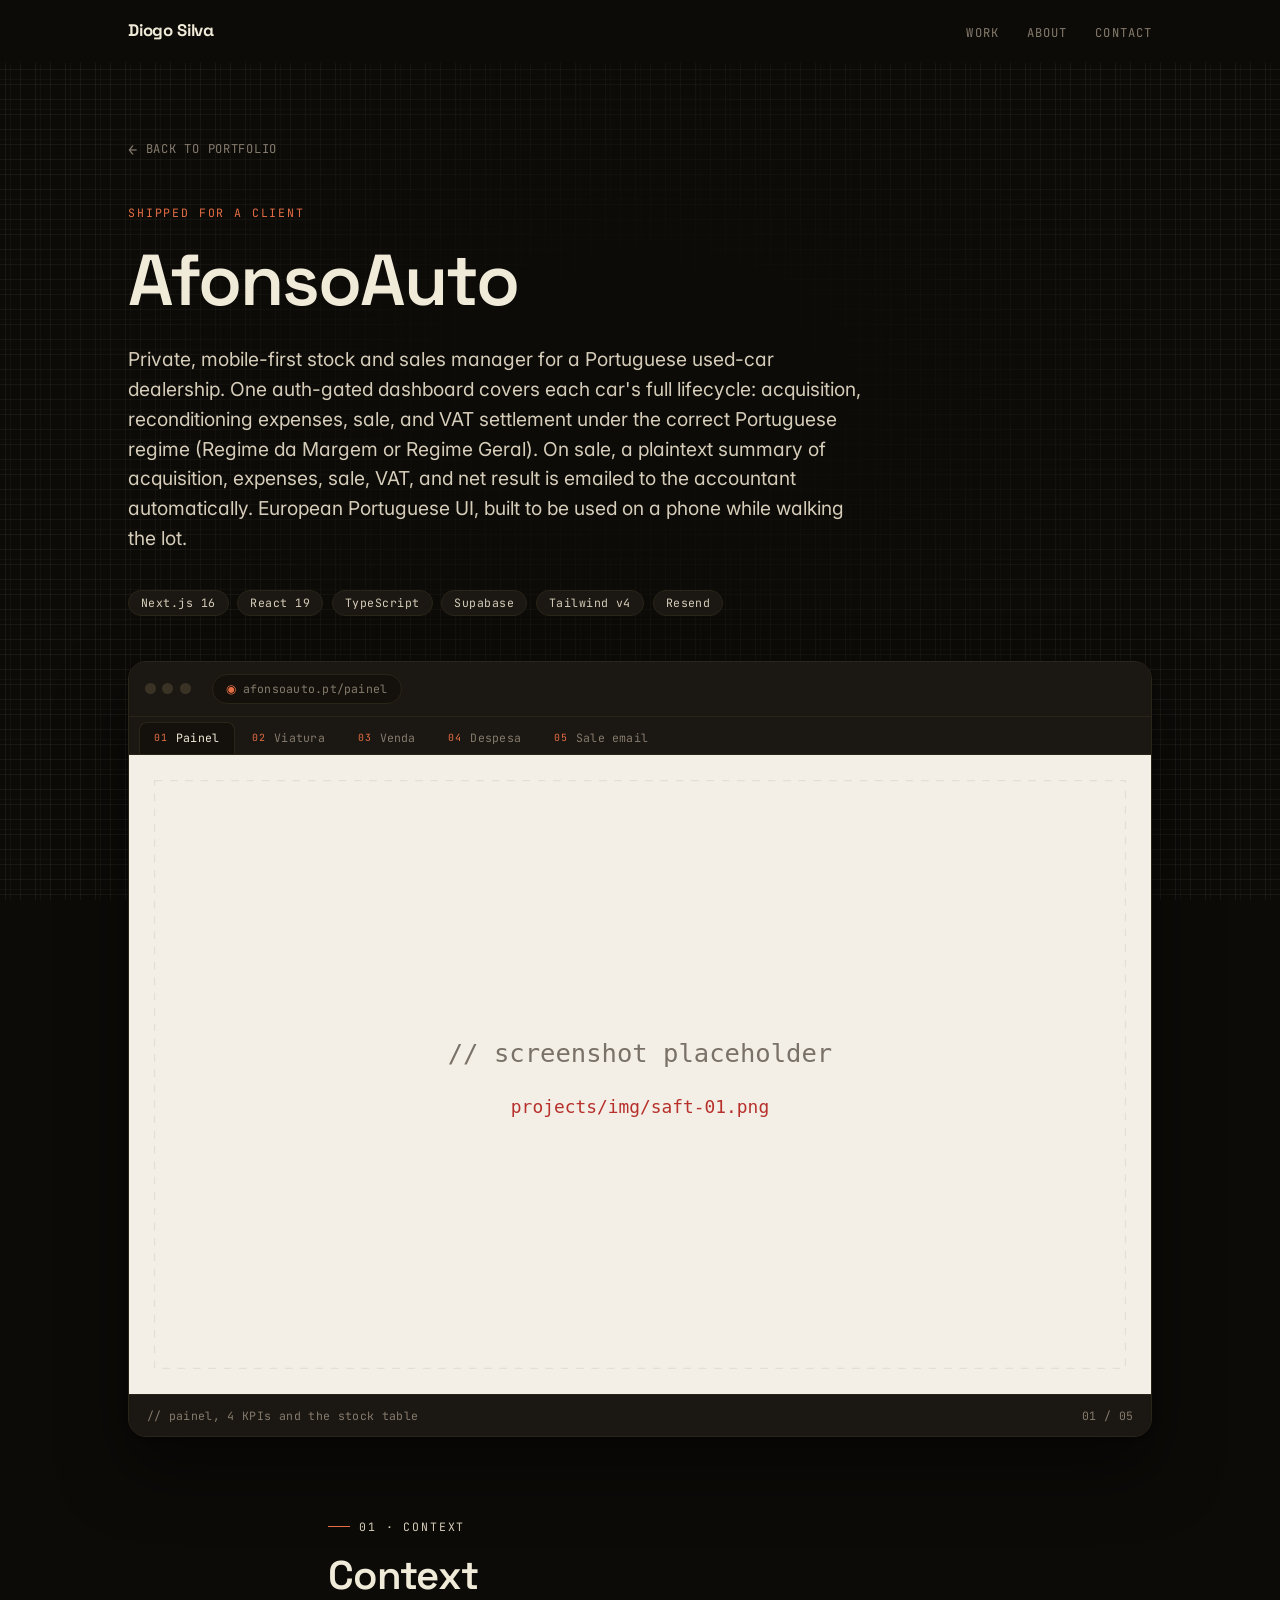
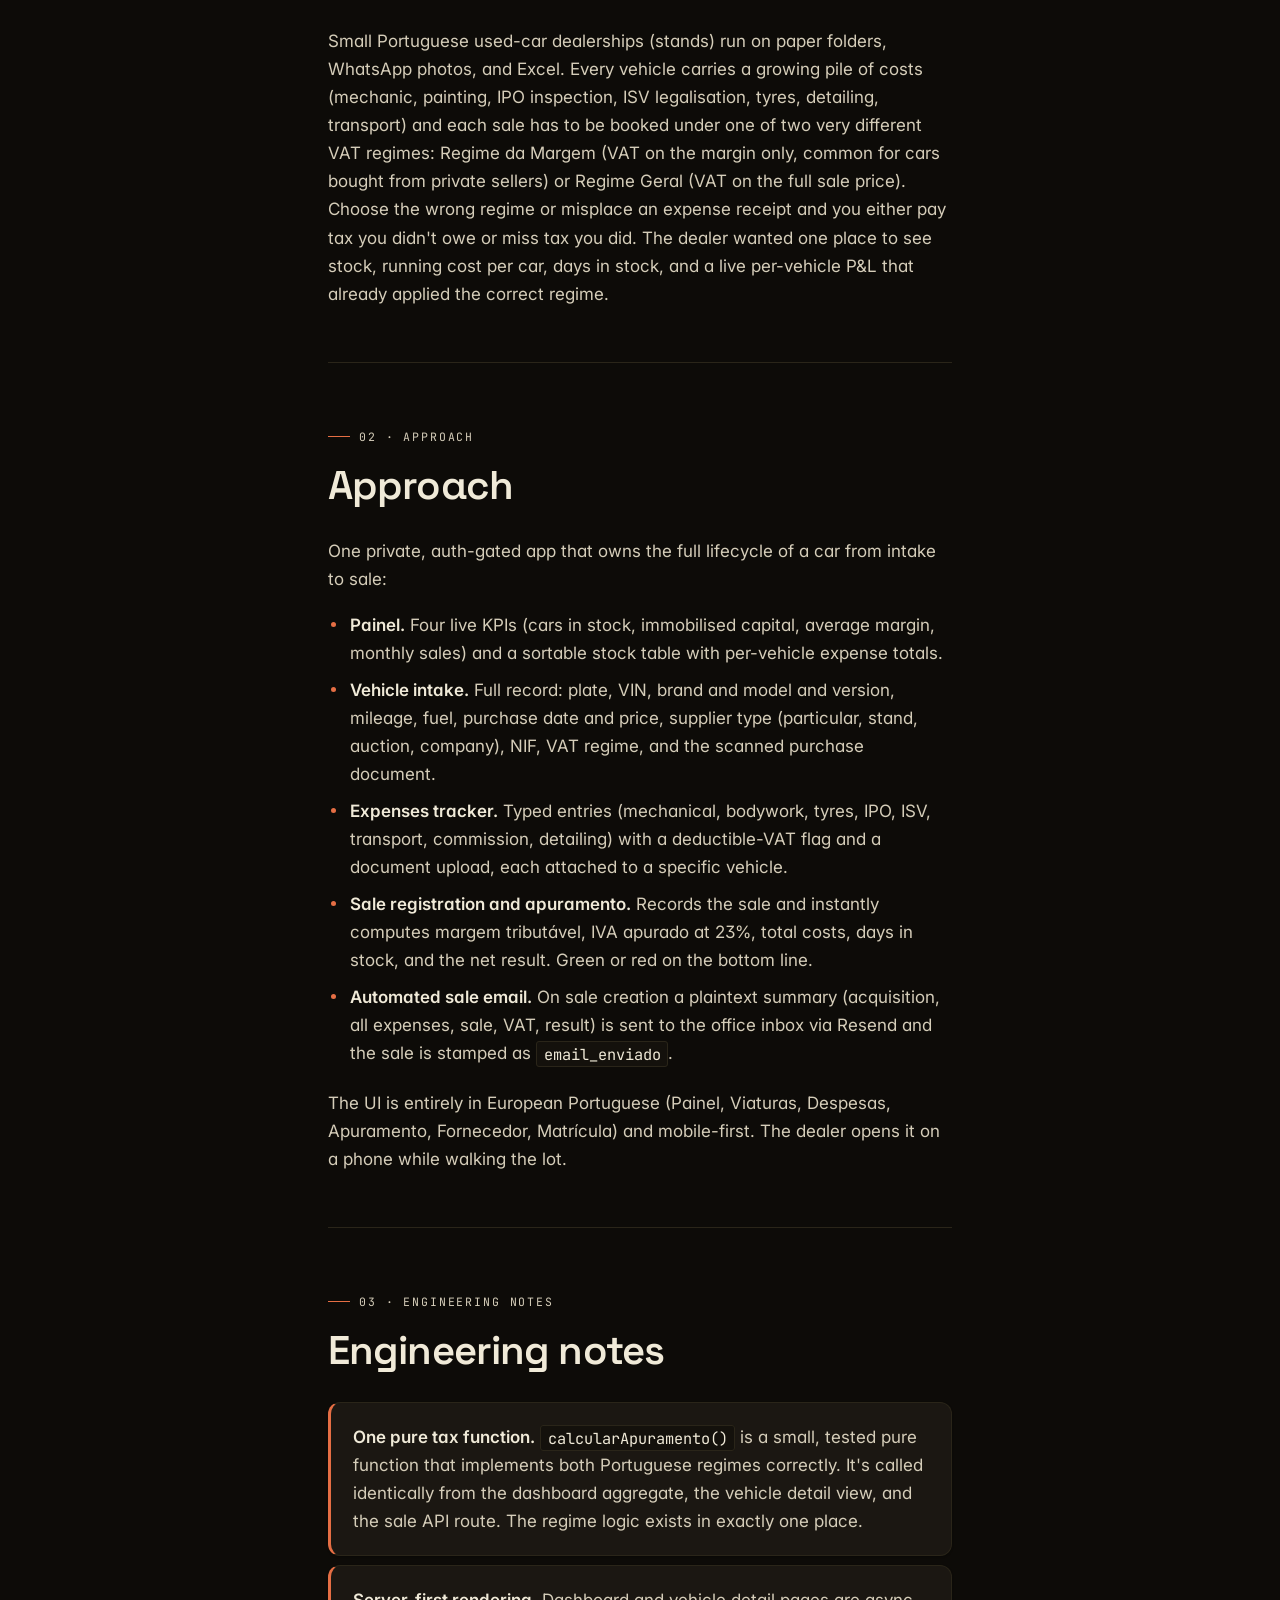
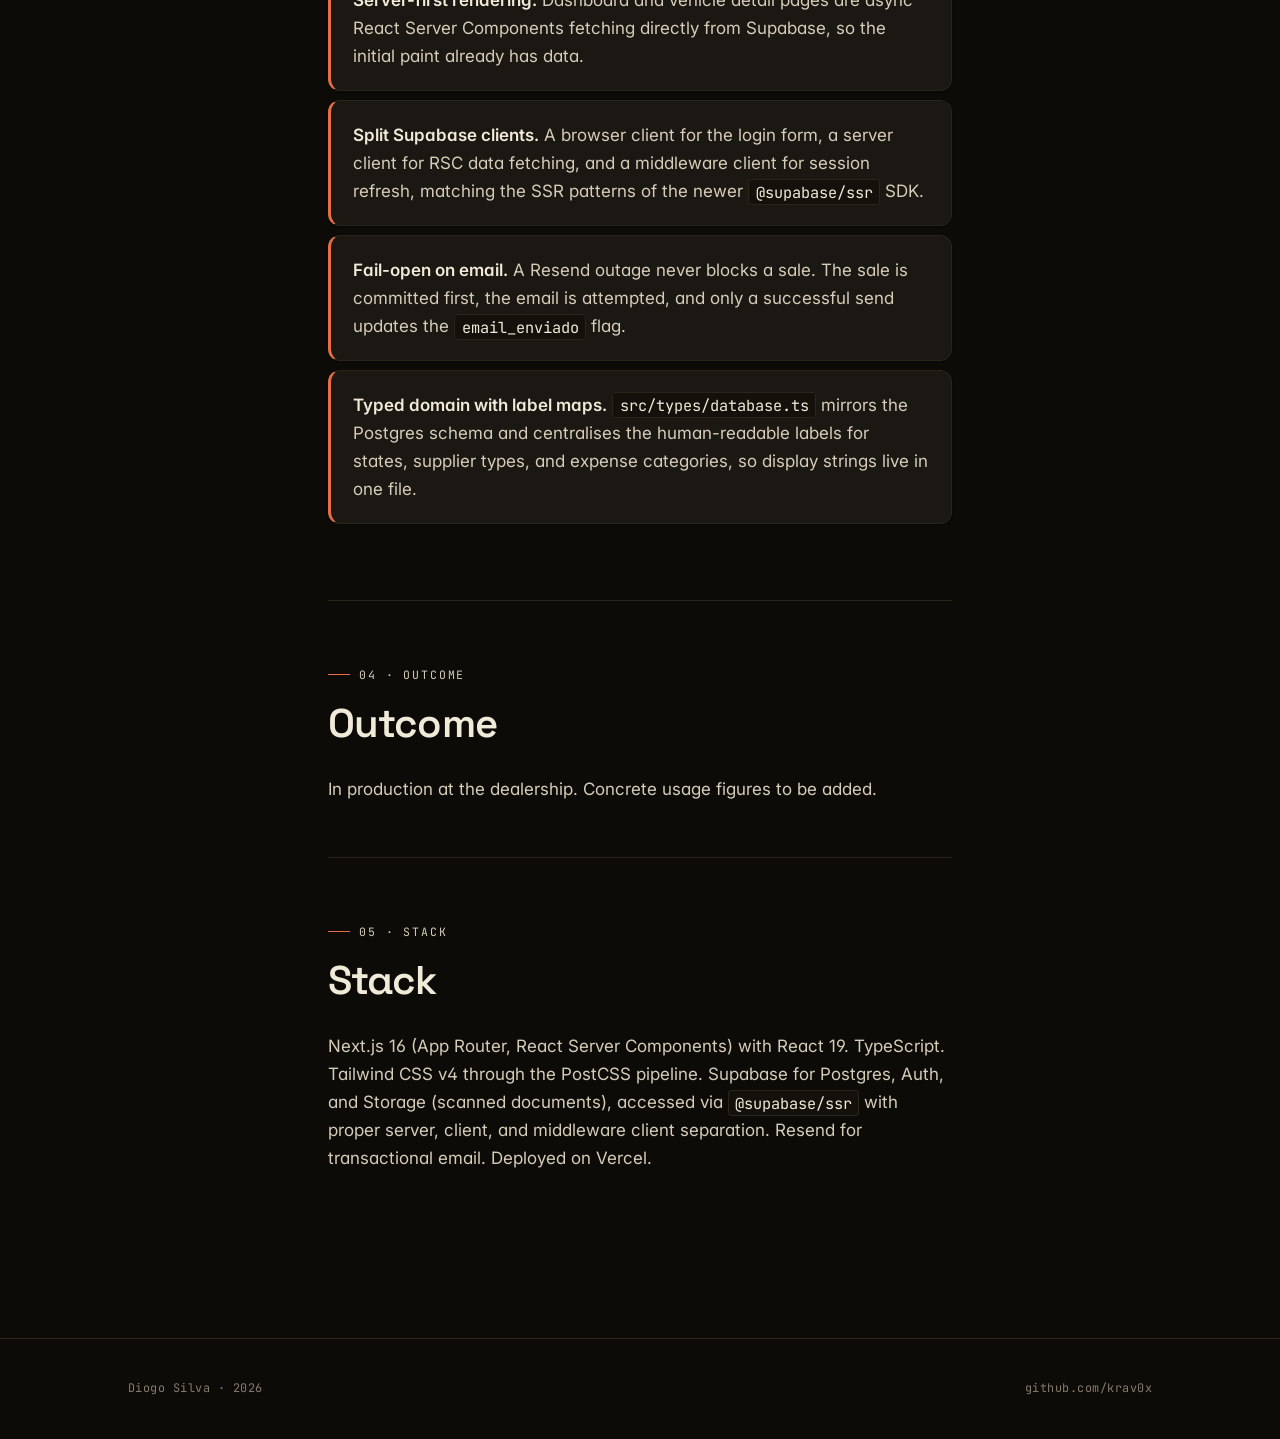
==== projects/afonso.html @ 58c3648a "Redesign: dark warm palette, per-project pages, interactive browser tabs Full rewrite of the visual " ====
<!doctype html>
<html lang="en">
<head>
    <meta charset="utf-8">
    <meta name="viewport" content="width=device-width, initial-scale=1">
    <title>AfonsoAuto · Diogo Silva</title>
    <meta name="description" content="Private, mobile-first stock and sales manager for a Portuguese used-car dealership. Handles both VAT regimes.">

    <link rel="preconnect" href="https://fonts.googleapis.com">
    <link rel="preconnect" href="https://fonts.gstatic.com" crossorigin>
    <link rel="stylesheet" href="https://fonts.googleapis.com/css2?family=Space+Grotesk:wght@400;500;600;700&family=Inter:wght@400;500;600&family=JetBrains+Mono:wght@400;500&display=swap">

    <link rel="stylesheet" href="../styles-v2.css">
</head>
<body>

    <nav class="top-nav" id="topNav">
        <div class="top-nav__inner">
            <a href="../index.html" class="top-nav__mark">Diogo Silva</a>
            <ul class="top-nav__links">
                <li><a href="../index.html#work">Work</a></li>
                <li><a href="../index.html#about">About</a></li>
                <li><a href="../index.html#contact">Contact</a></li>
            </ul>
        </div>
    </nav>

    <header class="project-hero">
        <div class="container container--wide">
            <a href="../index.html" class="back-link">Back to portfolio</a>
            <p class="project-kind">Shipped for a client</p>
            <h1 class="project-title">AfonsoAuto</h1>
            <p class="project-lede">
                Private, mobile-first stock and sales manager for a Portuguese used-car dealership. One auth-gated dashboard covers each car's full lifecycle: acquisition, reconditioning expenses, sale, and VAT settlement under the correct Portuguese regime (Regime da Margem or Regime Geral). On sale, a plaintext summary of acquisition, expenses, sale, VAT, and net result is emailed to the accountant automatically. European Portuguese UI, built to be used on a phone while walking the lot.
            </p>
            <div class="project-meta">
                <span class="tag">Next.js 16</span>
                <span class="tag">React 19</span>
                <span class="tag">TypeScript</span>
                <span class="tag">Supabase</span>
                <span class="tag">Tailwind v4</span>
                <span class="tag">Resend</span>
            </div>
        </div>
    </header>

    <div class="hero-figure">
        <div class="browser-frame" data-browser>
            <div class="browser-chrome">
                <span class="browser-chrome__dot"></span>
                <span class="browser-chrome__dot"></span>
                <span class="browser-chrome__dot"></span>
                <span class="browser-chrome__url" data-url><span class="lock">◉</span>afonsoauto.pt/painel</span>
            </div>
            <div class="browser-tabs" role="tablist" aria-label="AfonsoAuto screens">
                <button type="button" class="browser-tab" aria-current="true"
                        data-src="img/saft-placeholder.svg"
                        data-alt="Painel dashboard with the 4 KPIs and stock table"
                        data-caption="// painel, 4 KPIs and the stock table"
                        data-url="afonsoauto.pt/painel">
                    <span class="browser-tab__index">01</span>Painel
                </button>
                <button type="button" class="browser-tab"
                        data-src="img/saft-placeholder.svg"
                        data-alt="Vehicle detail with expense list and live apuramento"
                        data-caption="// vehicle detail, expenses and live apuramento"
                        data-url="afonsoauto.pt/viatura">
                    <span class="browser-tab__index">02</span>Viatura
                </button>
                <button type="button" class="browser-tab"
                        data-src="img/saft-placeholder.svg"
                        data-alt="Sale registration form with margem tributável and IVA apurado"
                        data-caption="// venda, margem tributável and IVA apurado live"
                        data-url="afonsoauto.pt/venda">
                    <span class="browser-tab__index">03</span>Venda
                </button>
                <button type="button" class="browser-tab"
                        data-src="img/saft-placeholder.svg"
                        data-alt="Expense entry form with document upload"
                        data-caption="// despesa, typed entry with document upload"
                        data-url="afonsoauto.pt/despesa">
                    <span class="browser-tab__index">04</span>Despesa
                </button>
                <button type="button" class="browser-tab"
                        data-src="img/saft-placeholder.svg"
                        data-alt="The automated plaintext summary email sent on sale"
                        data-caption="// automated sale summary email (Resend)"
                        data-url="inbox · resumo de venda">
                    <span class="browser-tab__index">05</span>Sale email
                </button>
            </div>
            <div class="browser-frame__body">
                <img src="img/saft-placeholder.svg" alt="Painel dashboard" data-image>
            </div>
            <div class="browser-caption">
                <span class="browser-caption__text" data-caption>// painel, 4 KPIs and the stock table</span>
                <span class="browser-caption__pager" data-pager>01 / 05</span>
            </div>
        </div>
    </div>

    <main class="case-study-body">
        <div class="container">

            <section class="prose">
                <p class="section-num">01 · Context</p>
                <h2 class="section-title">Context</h2>
                <p>
                    Small Portuguese used-car dealerships (stands) run on paper folders, WhatsApp photos, and Excel. Every vehicle carries a growing pile of costs (mechanic, painting, IPO inspection, ISV legalisation, tyres, detailing, transport) and each sale has to be booked under one of two very different VAT regimes: Regime da Margem (VAT on the margin only, common for cars bought from private sellers) or Regime Geral (VAT on the full sale price). Choose the wrong regime or misplace an expense receipt and you either pay tax you didn't owe or miss tax you did. The dealer wanted one place to see stock, running cost per car, days in stock, and a live per-vehicle P&amp;L that already applied the correct regime.
                </p>
            </section>

            <section class="prose">
                <p class="section-num">02 · Approach</p>
                <h2 class="section-title">Approach</h2>
                <p>One private, auth-gated app that owns the full lifecycle of a car from intake to sale:</p>
                <ul>
                    <li><strong>Painel.</strong> Four live KPIs (cars in stock, immobilised capital, average margin, monthly sales) and a sortable stock table with per-vehicle expense totals.</li>
                    <li><strong>Vehicle intake.</strong> Full record: plate, VIN, brand and model and version, mileage, fuel, purchase date and price, supplier type (particular, stand, auction, company), NIF, VAT regime, and the scanned purchase document.</li>
                    <li><strong>Expenses tracker.</strong> Typed entries (mechanical, bodywork, tyres, IPO, ISV, transport, commission, detailing) with a deductible-VAT flag and a document upload, each attached to a specific vehicle.</li>
                    <li><strong>Sale registration and apuramento.</strong> Records the sale and instantly computes margem tributável, IVA apurado at 23%, total costs, days in stock, and the net result. Green or red on the bottom line.</li>
                    <li><strong>Automated sale email.</strong> On sale creation a plaintext summary (acquisition, all expenses, sale, VAT, result) is sent to the office inbox via Resend and the sale is stamped as <code>email_enviado</code>.</li>
                </ul>
                <p>The UI is entirely in European Portuguese (Painel, Viaturas, Despesas, Apuramento, Fornecedor, Matrícula) and mobile-first. The dealer opens it on a phone while walking the lot.</p>
            </section>

            <section class="prose">
                <p class="section-num">03 · Engineering notes</p>
                <h2 class="section-title">Engineering notes</h2>
                <ul class="notes-list">
                    <li><strong>One pure tax function.</strong> <code>calcularApuramento()</code> is a small, tested pure function that implements both Portuguese regimes correctly. It's called identically from the dashboard aggregate, the vehicle detail view, and the sale API route. The regime logic exists in exactly one place.</li>
                    <li><strong>Server-first rendering.</strong> Dashboard and vehicle detail pages are async React Server Components fetching directly from Supabase, so the initial paint already has data.</li>
                    <li><strong>Split Supabase clients.</strong> A browser client for the login form, a server client for RSC data fetching, and a middleware client for session refresh, matching the SSR patterns of the newer <code>@supabase/ssr</code> SDK.</li>
                    <li><strong>Fail-open on email.</strong> A Resend outage never blocks a sale. The sale is committed first, the email is attempted, and only a successful send updates the <code>email_enviado</code> flag.</li>
                    <li><strong>Typed domain with label maps.</strong> <code>src/types/database.ts</code> mirrors the Postgres schema and centralises the human-readable labels for states, supplier types, and expense categories, so display strings live in one file.</li>
                </ul>
            </section>

            <section class="prose">
                <p class="section-num">04 · Outcome</p>
                <h2 class="section-title">Outcome</h2>
                <p>In production at the dealership. Concrete usage figures to be added.</p>
            </section>

            <section class="prose">
                <p class="section-num">05 · Stack</p>
                <h2 class="section-title">Stack</h2>
                <p>Next.js 16 (App Router, React Server Components) with React 19. TypeScript. Tailwind CSS v4 through the PostCSS pipeline. Supabase for Postgres, Auth, and Storage (scanned documents), accessed via <code>@supabase/ssr</code> with proper server, client, and middleware client separation. Resend for transactional email. Deployed on Vercel.</p>
            </section>

        </div>
    </main>

    <footer class="site-footer">
        <div class="site-footer__inner">
            <span>Diogo Silva &middot; 2026</span>
            <span><a href="https://github.com/krav0x">github.com/krav0x</a></span>
        </div>
    </footer>

    <script>
        (function () { var nav = document.getElementById('topNav'); if (!nav) return; function onScroll() { if (window.scrollY > 8) nav.classList.add('is-scrolled'); else nav.classList.remove('is-scrolled'); } window.addEventListener('scroll', onScroll, { passive: true }); onScroll(); })();
        (function () {
            document.querySelectorAll('[data-browser]').forEach(function (frame) {
                var tabs = Array.prototype.slice.call(frame.querySelectorAll('.browser-tab'));
                var img = frame.querySelector('[data-image]'); var caption = frame.querySelector('[data-caption]');
                var url = frame.querySelector('[data-url]'); var pager = frame.querySelector('[data-pager]');
                var total = tabs.length;
                function activate(index) {
                    if (index < 0) index = total - 1; if (index >= total) index = 0;
                    var tab = tabs[index]; if (!tab) return;
                    tabs.forEach(function (t) { t.setAttribute('aria-current', 'false'); });
                    tab.setAttribute('aria-current', 'true');
                    if (img && tab.dataset.src) { img.classList.add('is-swapping'); var next = new Image(); next.onload = function () { img.src = tab.dataset.src; if (tab.dataset.alt) img.alt = tab.dataset.alt; img.classList.remove('is-swapping'); }; next.onerror = function () { img.classList.remove('is-swapping'); }; next.src = tab.dataset.src; }
                    if (caption && tab.dataset.caption) caption.textContent = tab.dataset.caption;
                    if (url && tab.dataset.url) { var lock = url.querySelector('.lock'); url.textContent = tab.dataset.url; if (lock) url.insertBefore(lock, url.firstChild); }
                    if (pager) pager.textContent = String(index + 1).padStart(2, '0') + ' / ' + String(total).padStart(2, '0');
                }
                tabs.forEach(function (tab, i) {
                    tab.addEventListener('click', function () { activate(i); tab.focus(); });
                    tab.addEventListener('keydown', function (e) {
                        if (e.key === 'ArrowRight') { e.preventDefault(); activate(i + 1); tabs[(i + 1) % total].focus(); }
                        else if (e.key === 'ArrowLeft') { e.preventDefault(); activate(i - 1); tabs[(i - 1 + total) % total].focus(); }
                        else if (e.key === 'Home') { e.preventDefault(); activate(0); tabs[0].focus(); }
                        else if (e.key === 'End') { e.preventDefault(); activate(total - 1); tabs[total - 1].focus(); }
                    });
                });
            });
        })();
    </script>

</body>
</html>
---- styles-v2.css ----
/* ============================================================
   Portfolio v2 — Diogo Silva
   Direction: warm dark, terracotta accent, geometric sans,
   multi-page case studies, masked concentric-grid backdrop.
   ============================================================ */

:root {
    /* Surfaces */
    --paper: #0D0B08;
    --paper-warm: #14110C;
    --card: #1B1712;
    --card-lifted: #221D17;

    /* Text */
    --ink: #F0EAD8;
    --ink-soft: #D5CDB9;
    --muted: #857B6D;

    /* Lines */
    --hairline: #2A2519;
    --hairline-strong: #3A3325;

    /* Accent — warm orange-terracotta, brighter for dark contrast */
    --accent: #E56E44;
    --accent-hover: #F58255;
    --accent-soft: rgba(229, 110, 68, 0.15);

    /* Grid pattern tokens */
    --grid-fine: rgba(240, 234, 216, 0.06);
    --grid-coarse: rgba(240, 234, 216, 0.035);

    /* Type */
    --font-display: "Space Grotesk", -apple-system, system-ui, sans-serif;
    --font-body: "Inter", -apple-system, system-ui, sans-serif;
    --font-mono: "JetBrains Mono", ui-monospace, "SF Mono", monospace;

    /* Elevation */
    --shadow-sm: 0 1px 2px rgba(0, 0, 0, .3);
    --shadow-md: 0 1px 3px rgba(0, 0, 0, .25), 0 12px 32px rgba(0, 0, 0, .4);
    --shadow-lg: 0 2px 6px rgba(0, 0, 0, .35), 0 32px 64px rgba(0, 0, 0, .5);

    /* Radii */
    --radius-sm: 6px;
    --radius-md: 12px;
    --radius-lg: 18px;

    /* Layout */
    --content-w: 720px;
    --wide-w: 1120px;
    --page-x: clamp(1.25rem, 4vw, 3rem);
}

*, *::before, *::after {
    box-sizing: border-box;
    margin: 0;
    padding: 0;
}

html {
    background: var(--paper);
    color: var(--ink);
    scroll-behavior: smooth;
    -webkit-text-size-adjust: 100%;
    min-height: 100%;
}

body {
    background: transparent;
    color: var(--ink);
    font-family: var(--font-body);
    font-size: 17px;
    line-height: 1.65;
    font-feature-settings: "kern", "ss01", "cv11";
    -webkit-font-smoothing: antialiased;
    text-rendering: optimizeLegibility;
    isolation: isolate;
    min-height: 100vh;
}

/* -----------------------------
   Masked concentric-grid backdrop
----------------------------- */
body::before {
    content: "";
    position: fixed;
    inset: 0;
    z-index: -1;
    pointer-events: none;
    background-image:
        repeating-linear-gradient(0deg, transparent, transparent 5px, var(--grid-fine) 5px, var(--grid-fine) 6px, transparent 6px, transparent 15px),
        repeating-linear-gradient(90deg, transparent, transparent 5px, var(--grid-fine) 5px, var(--grid-fine) 6px, transparent 6px, transparent 15px),
        repeating-linear-gradient(0deg, transparent, transparent 10px, var(--grid-coarse) 10px, var(--grid-coarse) 11px, transparent 11px, transparent 30px),
        repeating-linear-gradient(90deg, transparent, transparent 10px, var(--grid-coarse) 10px, var(--grid-coarse) 11px, transparent 11px, transparent 30px);
    /* Ellipse hole in the middle where content reads; pattern breathes at the edges */
    -webkit-mask-image: radial-gradient(ellipse 62% 55% at 50% 42%, transparent 15%, #000 85%);
    mask-image: radial-gradient(ellipse 62% 55% at 50% 42%, transparent 15%, #000 85%);
}

a {
    color: var(--ink);
    text-decoration: underline;
    text-decoration-color: var(--hairline-strong);
    text-decoration-thickness: 1px;
    text-underline-offset: 3px;
    transition: color .18s ease, text-decoration-color .18s ease;
}
a:hover {
    color: var(--accent);
    text-decoration-color: var(--accent);
}
a:focus-visible {
    outline: 2px solid var(--accent);
    outline-offset: 3px;
    border-radius: 3px;
}

::selection {
    background: var(--accent);
    color: var(--paper);
}

/* -----------------------------
   Top navigation
----------------------------- */
.top-nav {
    position: sticky;
    top: 0;
    z-index: 40;
    background: color-mix(in oklab, var(--paper) 82%, transparent);
    backdrop-filter: saturate(160%) blur(10px);
    -webkit-backdrop-filter: saturate(160%) blur(10px);
    border-bottom: 1px solid transparent;
    transition: border-color .2s ease, background .2s ease;
}
.top-nav.is-scrolled {
    border-bottom-color: var(--hairline);
    background: color-mix(in oklab, var(--paper) 92%, transparent);
}
.top-nav__inner {
    max-width: var(--wide-w);
    margin: 0 auto;
    padding: 1.05rem var(--page-x);
    display: flex;
    align-items: center;
    justify-content: space-between;
    gap: 1rem;
}
.top-nav__mark {
    font-family: var(--font-display);
    font-weight: 700;
    font-size: 1.05rem;
    letter-spacing: -0.01em;
    color: var(--ink);
    text-decoration: none;
}
.top-nav__mark:hover {
    color: var(--accent);
}
.top-nav__links {
    display: flex;
    gap: 1.75rem;
    align-items: center;
    list-style: none;
}
.top-nav__links a {
    font-family: var(--font-mono);
    font-size: 0.76rem;
    letter-spacing: 0.09em;
    text-transform: uppercase;
    color: var(--muted);
    text-decoration: none;
}
.top-nav__links a:hover {
    color: var(--accent);
}

/* -----------------------------
   Project hero
----------------------------- */
.project-hero {
    padding: clamp(3rem, 8vh, 5.5rem) 0 clamp(2rem, 5vh, 3rem);
}

.container {
    max-width: var(--content-w);
    margin: 0 auto;
    padding-inline: var(--page-x);
}
.container--wide {
    max-width: var(--wide-w);
}

.back-link {
    display: inline-flex;
    align-items: center;
    gap: 0.5rem;
    font-family: var(--font-mono);
    font-size: 0.76rem;
    letter-spacing: 0.06em;
    text-transform: uppercase;
    color: var(--muted);
    text-decoration: none;
    margin-bottom: 2.75rem;
}
.back-link:hover {
    color: var(--accent);
}
.back-link::before {
    content: "←";
    font-size: 0.95rem;
    line-height: 1;
}

.project-kind {
    font-family: var(--font-mono);
    font-size: 0.72rem;
    letter-spacing: 0.16em;
    text-transform: uppercase;
    color: var(--accent);
    margin-bottom: 1.35rem;
}

.project-title {
    font-family: var(--font-display);
    font-weight: 600;
    font-size: clamp(2.5rem, 6.2vw, 4.5rem);
    line-height: 1.02;
    letter-spacing: -0.028em;
    color: var(--ink);
    margin-bottom: 1.75rem;
}

.project-lede {
    font-size: clamp(1.05rem, 1.6vw, 1.2rem);
    color: var(--ink-soft);
    max-width: 62ch;
    line-height: 1.55;
    margin-bottom: 2.25rem;
}

.project-meta {
    display: flex;
    flex-wrap: wrap;
    gap: 0.55rem;
    align-items: center;
}

.tag {
    font-family: var(--font-mono);
    font-size: 0.72rem;
    letter-spacing: 0.04em;
    padding: 0.4rem 0.75rem;
    background: var(--card);
    border: 1px solid var(--hairline);
    border-radius: 999px;
    color: var(--ink-soft);
    line-height: 1;
}

.project-actions {
    display: flex;
    gap: 0.65rem;
    align-items: center;
    margin-top: 2rem;
    flex-wrap: wrap;
}
.button {
    display: inline-flex;
    align-items: center;
    gap: 0.5rem;
    padding: 0.75rem 1.15rem;
    border-radius: var(--radius-sm);
    font-family: var(--font-mono);
    font-size: 0.76rem;
    letter-spacing: 0.06em;
    text-transform: uppercase;
    text-decoration: none;
    border: 1px solid transparent;
    transition: background .18s ease, color .18s ease, border-color .18s ease;
    cursor: pointer;
    line-height: 1;
}
.button--primary {
    background: var(--accent);
    color: var(--paper);
    border-color: var(--accent);
}
.button--primary:hover {
    background: var(--accent-hover);
    border-color: var(--accent-hover);
    color: var(--paper);
    text-decoration: none;
}
.button--ghost {
    background: transparent;
    color: var(--ink);
    border-color: var(--hairline-strong);
}
.button--ghost:hover {
    background: var(--card);
    border-color: var(--ink);
    color: var(--ink);
    text-decoration: none;
}

/* -----------------------------
   Hero image with browser chrome
----------------------------- */
.hero-figure {
    max-width: var(--wide-w);
    margin: 0 auto clamp(3rem, 6vh, 4.5rem);
    padding-inline: var(--page-x);
}
.browser-frame {
    border-radius: var(--radius-lg);
    overflow: hidden;
    box-shadow: var(--shadow-lg);
    background: var(--card);
    border: 1px solid var(--hairline);
}
.browser-chrome {
    display: flex;
    align-items: center;
    gap: 0.4rem;
    padding: 0.75rem 1rem;
    background: var(--card);
    border-bottom: 1px solid var(--hairline);
}
.browser-chrome__dot {
    width: 11px;
    height: 11px;
    border-radius: 50%;
    background: var(--hairline-strong);
}
.browser-chrome__url {
    margin-left: 0.9rem;
    padding: 0.28rem 0.85rem;
    background: var(--paper-warm);
    border-radius: 999px;
    font-family: var(--font-mono);
    font-size: 0.72rem;
    color: var(--muted);
    letter-spacing: 0.02em;
    border: 1px solid var(--hairline);
    transition: color .2s ease;
}
.browser-chrome__url .lock {
    color: var(--accent);
    margin-right: 0.4rem;
}

/* Tab bar sits below chrome, above the image */
.browser-tabs {
    display: flex;
    gap: 2px;
    padding: 0.35rem 0.6rem 0;
    background: var(--card);
    border-bottom: 1px solid var(--hairline);
    overflow-x: auto;
    scrollbar-width: none;
}
.browser-tabs::-webkit-scrollbar { display: none; }

.browser-tab {
    appearance: none;
    display: inline-flex;
    align-items: center;
    gap: 0.5rem;
    padding: 0.55rem 0.9rem 0.6rem;
    font-family: var(--font-mono);
    font-size: 0.72rem;
    letter-spacing: 0.02em;
    color: var(--muted);
    background: transparent;
    border: 1px solid transparent;
    border-bottom: none;
    border-radius: 8px 8px 0 0;
    cursor: pointer;
    white-space: nowrap;
    position: relative;
    transition: color .18s ease, background .18s ease, border-color .18s ease;
    line-height: 1;
}
.browser-tab:hover {
    color: var(--ink-soft);
    background: var(--card-lifted);
}
.browser-tab[aria-current="true"] {
    color: var(--ink);
    background: var(--paper-warm);
    border-color: var(--hairline);
    /* Overlap the container border so the tab reads as attached */
    margin-bottom: -1px;
    padding-bottom: 0.7rem;
}
.browser-tab__index {
    font-size: 0.62rem;
    color: var(--accent);
    letter-spacing: 0.1em;
}
.browser-tab:focus-visible {
    outline: 2px solid var(--accent);
    outline-offset: -2px;
    border-radius: 8px 8px 0 0;
}

.browser-frame__body {
    display: block;
    background: var(--paper-warm);
    position: relative;
}
.browser-frame__body img {
    display: block;
    width: 100%;
    height: auto;
    transition: opacity .2s ease;
}
.browser-frame__body img.is-swapping {
    opacity: 0.35;
}

.browser-caption {
    padding: 0.7rem 1.1rem;
    background: var(--card);
    border-top: 1px solid var(--hairline);
    font-family: var(--font-mono);
    font-size: 0.72rem;
    color: var(--muted);
    letter-spacing: 0.03em;
    display: flex;
    justify-content: space-between;
    align-items: center;
    gap: 1rem;
}
.browser-caption__pager {
    color: var(--muted);
}

/* -----------------------------
   Case study body
----------------------------- */
.case-study-body {
    padding-bottom: 4rem;
}
.case-study-body section {
    padding: clamp(2.5rem, 6vh, 3.75rem) 0;
    border-top: 1px solid var(--hairline);
}
.case-study-body section:first-child {
    border-top: none;
    padding-top: 1rem;
}

.section-num {
    font-family: var(--font-mono);
    font-size: 0.72rem;
    letter-spacing: 0.16em;
    text-transform: uppercase;
    color: var(--accent);
    margin-bottom: 0.85rem;
    display: inline-flex;
    align-items: center;
    gap: 0.55rem;
}
.section-num::before {
    content: "";
    display: inline-block;
    width: 1.4rem;
    height: 1px;
    background: var(--accent);
}

.section-title {
    font-family: var(--font-display);
    font-weight: 600;
    font-size: clamp(1.85rem, 3.2vw, 2.5rem);
    line-height: 1.12;
    letter-spacing: -0.022em;
    color: var(--ink);
    margin-bottom: 1.75rem;
}

/* Prose */
.prose p {
    margin-bottom: 1.15rem;
    max-width: 65ch;
    color: var(--ink-soft);
}
.prose p:last-child {
    margin-bottom: 0;
}

.prose ul {
    list-style: none;
    margin: 0.75rem 0 1.35rem;
    display: flex;
    flex-direction: column;
    gap: 0.55rem;
    max-width: 65ch;
    color: var(--ink-soft);
}
.prose li {
    position: relative;
    padding-left: 1.4rem;
}
.prose li::before {
    content: "";
    position: absolute;
    left: 0.2rem;
    top: 0.65em;
    width: 5px;
    height: 5px;
    border-radius: 50%;
    background: var(--accent);
}

.prose strong {
    font-weight: 600;
    color: var(--ink);
}

.prose code {
    font-family: var(--font-mono);
    font-size: 0.9em;
    padding: 0.1em 0.4em;
    background: var(--paper-warm);
    border: 1px solid var(--hairline);
    border-radius: 3px;
    color: var(--ink);
}

/* Engineering-notes: emphasised list */
.notes-list {
    list-style: none;
    display: flex;
    flex-direction: column;
    gap: 1rem;
    margin: 0.5rem 0 0;
    max-width: none;
}
.notes-list li {
    padding: 1.25rem 1.4rem 1.25rem 1.4rem;
    background: var(--card);
    border: 1px solid var(--hairline);
    border-left: 3px solid var(--accent);
    border-radius: var(--radius-md);
    box-shadow: var(--shadow-sm);
    max-width: none;
    color: var(--ink-soft);
}
.notes-list li::before {
    display: none;
}
.notes-list strong {
    display: inline;
    color: var(--ink);
}

/* Tables */
.prose table {
    width: 100%;
    border-collapse: separate;
    border-spacing: 0;
    margin: 1.5rem 0 1.75rem;
    font-size: 0.95rem;
    background: var(--card);
    border-radius: var(--radius-md);
    overflow: hidden;
    box-shadow: var(--shadow-sm);
    border: 1px solid var(--hairline);
}
.prose thead {
    background: var(--accent-soft);
}
.prose th,
.prose td {
    text-align: left;
    padding: 0.8rem 1.1rem;
    border-bottom: 1px solid var(--hairline);
    vertical-align: top;
    color: var(--ink-soft);
}
.prose th {
    font-family: var(--font-mono);
    font-size: 0.7rem;
    letter-spacing: 0.1em;
    text-transform: uppercase;
    color: var(--ink);
    font-weight: 500;
}
.prose tbody tr:last-child td {
    border-bottom: none;
}
.prose tbody tr:hover {
    background: var(--card-lifted);
}

/* Screens grid */
.screens {
    display: grid;
    grid-template-columns: repeat(auto-fit, minmax(320px, 1fr));
    gap: 1.5rem;
    margin-top: 1rem;
    max-width: none;
}
.screens figure {
    margin: 0;
    background: var(--card);
    border: 1px solid var(--hairline);
    border-radius: var(--radius-md);
    overflow: hidden;
    box-shadow: var(--shadow-sm);
    transition: transform .2s ease, box-shadow .2s ease, border-color .2s ease;
}
.screens figure:hover {
    transform: translateY(-2px);
    box-shadow: var(--shadow-md);
    border-color: var(--hairline-strong);
}
.screens img {
    display: block;
    width: 100%;
    height: auto;
    background: #fff;
}
.screens figcaption {
    padding: 0.75rem 1rem;
    font-family: var(--font-mono);
    font-size: 0.72rem;
    color: var(--muted);
    letter-spacing: 0.03em;
    border-top: 1px solid var(--hairline);
    background: var(--paper-warm);
}

/* -----------------------------
   Landing hero (index page)
----------------------------- */
.landing-hero {
    padding: clamp(4.5rem, 14vh, 9rem) 0 clamp(3rem, 7vh, 5rem);
}
.landing-hero__eyebrow {
    display: inline-flex;
    align-items: center;
    gap: 0.55rem;
    font-family: var(--font-mono);
    font-size: 0.72rem;
    letter-spacing: 0.14em;
    text-transform: uppercase;
    color: var(--accent);
    margin-bottom: 1.75rem;
    padding: 0.45rem 0.85rem;
    border: 1px solid var(--accent);
    border-radius: 999px;
    background: var(--accent-soft);
}
.landing-hero__eyebrow::before {
    content: "";
    display: inline-block;
    width: 6px;
    height: 6px;
    border-radius: 50%;
    background: var(--accent);
    box-shadow: 0 0 0 3px rgba(229, 110, 68, 0.2);
}
.landing-hero__title {
    font-family: var(--font-display);
    font-weight: 600;
    font-size: clamp(3rem, 8vw, 5.5rem);
    line-height: 1;
    letter-spacing: -0.035em;
    color: var(--ink);
    margin-bottom: 1.5rem;
}
.landing-hero__title em {
    font-style: normal;
    color: var(--accent);
    font-weight: 500;
}
.landing-hero__lede {
    font-family: var(--font-display);
    font-weight: 400;
    font-size: clamp(1.15rem, 2vw, 1.5rem);
    color: var(--ink-soft);
    max-width: 42ch;
    line-height: 1.4;
    margin-bottom: 2.5rem;
    letter-spacing: -0.01em;
}

/* -----------------------------
   Section rhythm (landing)
----------------------------- */
.section {
    padding: clamp(3rem, 7vh, 5rem) 0;
    border-top: 1px solid var(--hairline);
}
.section-eyebrow {
    font-family: var(--font-mono);
    font-size: 0.72rem;
    letter-spacing: 0.16em;
    text-transform: uppercase;
    color: var(--accent);
    margin-bottom: 0.85rem;
    display: inline-flex;
    align-items: center;
    gap: 0.55rem;
}
.section-eyebrow::before {
    content: "";
    display: inline-block;
    width: 1.4rem;
    height: 1px;
    background: var(--accent);
}
.section-heading {
    font-family: var(--font-display);
    font-weight: 600;
    font-size: clamp(1.85rem, 3.4vw, 2.6rem);
    line-height: 1.1;
    letter-spacing: -0.022em;
    color: var(--ink);
    margin-bottom: 2rem;
}

.about p {
    max-width: 62ch;
    color: var(--ink-soft);
    margin-bottom: 1.15rem;
    font-size: 1.05rem;
}
.about p:last-child { margin-bottom: 0; }

/* -----------------------------
   Work groups on landing
----------------------------- */
.work-group {
    margin-top: 3rem;
}
.work-group:first-of-type {
    margin-top: 0;
}
.work-group__label {
    font-family: var(--font-mono);
    font-size: 0.75rem;
    letter-spacing: 0.12em;
    text-transform: uppercase;
    color: var(--ink-soft);
    margin-bottom: 1.5rem;
    display: flex;
    align-items: center;
    gap: 0.85rem;
    font-weight: 500;
}
.work-group__label::before {
    content: "◉";
    color: var(--accent);
    font-size: 0.65rem;
}
.work-group__label::after {
    content: "";
    flex-grow: 1;
    height: 1px;
    background: var(--hairline);
}

/* -----------------------------
   Project grid on landing
----------------------------- */
.project-grid {
    display: grid;
    grid-template-columns: repeat(auto-fit, minmax(320px, 1fr));
    gap: 1.25rem;
}
.project-card {
    display: flex;
    flex-direction: column;
    padding: 1.75rem;
    background: var(--card);
    border: 1px solid var(--hairline);
    border-radius: var(--radius-md);
    color: inherit;
    text-decoration: none;
    transition: transform .2s ease, box-shadow .25s ease, border-color .2s ease, background .2s ease;
    position: relative;
    overflow: hidden;
    min-height: 260px;
}
.project-card:hover {
    transform: translateY(-3px);
    border-color: var(--accent);
    box-shadow: var(--shadow-md);
    background: var(--card-lifted);
    color: inherit;
    text-decoration: none;
}
.project-card__kind {
    font-family: var(--font-mono);
    font-size: 0.68rem;
    letter-spacing: 0.14em;
    text-transform: uppercase;
    color: var(--accent);
    margin-bottom: 0.9rem;
}
.project-card__title {
    font-family: var(--font-display);
    font-weight: 600;
    font-size: 1.5rem;
    line-height: 1.2;
    letter-spacing: -0.018em;
    color: var(--ink);
    margin-bottom: 0.85rem;
}
.project-card__lede {
    color: var(--ink-soft);
    font-size: 0.95rem;
    line-height: 1.55;
    margin-bottom: 1.25rem;
    flex-grow: 1;
}
.project-card__tags {
    display: flex;
    flex-wrap: wrap;
    gap: 0.35rem;
    list-style: none;
    margin-bottom: 1.25rem;
}
.project-card__tags li {
    font-family: var(--font-mono);
    font-size: 0.66rem;
    padding: 0.25rem 0.55rem;
    background: var(--paper-warm);
    border: 1px solid var(--hairline);
    border-radius: 999px;
    color: var(--ink-soft);
    line-height: 1;
    letter-spacing: 0.03em;
}
.project-card__cta {
    font-family: var(--font-mono);
    font-size: 0.72rem;
    letter-spacing: 0.08em;
    text-transform: uppercase;
    color: var(--accent);
    display: inline-flex;
    align-items: center;
    gap: 0.4rem;
    margin-top: auto;
}
.project-card__cta::after {
    content: "→";
    transition: transform .2s ease;
}
.project-card:hover .project-card__cta::after {
    transform: translateX(3px);
}

/* -----------------------------
   Mini-cards (academic / self-study)
----------------------------- */
.mini-grid {
    display: grid;
    grid-template-columns: repeat(auto-fit, minmax(280px, 1fr));
    gap: 1rem;
}
.mini-card {
    padding: 1.25rem 1.35rem;
    background: transparent;
    border: 1px solid var(--hairline);
    border-radius: var(--radius-md);
    transition: border-color .2s ease, background .2s ease;
    display: flex;
    flex-direction: column;
    gap: 0.7rem;
}
.mini-card:hover {
    border-color: var(--hairline-strong);
    background: var(--card);
}
.mini-card__title {
    font-family: var(--font-display);
    font-weight: 600;
    font-size: 1.05rem;
    color: var(--ink);
    margin: 0;
    letter-spacing: -0.01em;
}
.mini-card__desc {
    color: var(--ink-soft);
    font-size: 0.9rem;
    line-height: 1.55;
    margin: 0;
    flex-grow: 1;
}
.mini-card__stack {
    font-family: var(--font-mono);
    font-size: 0.68rem;
    color: var(--accent);
    letter-spacing: 0.04em;
    margin: 0;
}
.mini-card__links {
    display: flex;
    gap: 0.85rem;
    font-family: var(--font-mono);
    font-size: 0.7rem;
    letter-spacing: 0.06em;
    text-transform: uppercase;
    margin-top: 0.15rem;
}
.mini-card__links a {
    color: var(--muted);
    text-decoration: none;
    border: none;
    display: inline-flex;
    align-items: center;
    gap: 0.3rem;
}
.mini-card__links a:hover {
    color: var(--accent);
}

/* -----------------------------
   Experience / education entries
----------------------------- */
.entry-list {
    display: flex;
    flex-direction: column;
    gap: 0;
}
.entry {
    display: grid;
    grid-template-columns: 170px 1fr;
    gap: 2rem;
    padding: 1.75rem 0;
    border-top: 1px solid var(--hairline);
}
.entry:first-child {
    border-top: none;
    padding-top: 0.5rem;
}
.entry__when {
    font-family: var(--font-mono);
    font-size: 0.76rem;
    color: var(--muted);
    letter-spacing: 0.06em;
    padding-top: 0.35rem;
}
.entry h3 {
    font-family: var(--font-display);
    font-weight: 600;
    font-size: 1.25rem;
    color: var(--ink);
    margin-bottom: 0.35rem;
    letter-spacing: -0.015em;
}
.entry__where {
    font-family: var(--font-mono);
    font-size: 0.8rem;
    color: var(--accent);
    margin-bottom: 0.85rem;
    letter-spacing: 0.03em;
}
.entry ul {
    list-style: none;
    display: flex;
    flex-direction: column;
    gap: 0.5rem;
    color: var(--ink-soft);
}
.entry li {
    position: relative;
    padding-left: 1.25rem;
}
.entry li::before {
    content: "";
    position: absolute;
    left: 0.2rem;
    top: 0.65em;
    width: 4px;
    height: 4px;
    border-radius: 50%;
    background: var(--accent);
}

/* -----------------------------
   Contact
----------------------------- */
.contact-lede {
    font-family: var(--font-display);
    font-weight: 400;
    font-size: clamp(1.25rem, 2.2vw, 1.6rem);
    color: var(--ink);
    max-width: 42ch;
    margin-bottom: 2rem;
    line-height: 1.35;
    letter-spacing: -0.01em;
}
.contact-list {
    list-style: none;
    display: grid;
    grid-template-columns: repeat(auto-fit, minmax(280px, 1fr));
    gap: 0.75rem;
}
.contact-list li {
    display: flex;
    flex-direction: column;
    gap: 0.3rem;
    padding: 1rem 1.15rem;
    background: var(--card);
    border: 1px solid var(--hairline);
    border-radius: var(--radius-md);
    transition: border-color .2s ease, background .2s ease;
}
.contact-list li:hover {
    border-color: var(--accent);
    background: var(--card-lifted);
}
.contact-list li span {
    font-family: var(--font-mono);
    font-size: 0.68rem;
    color: var(--muted);
    text-transform: uppercase;
    letter-spacing: 0.1em;
}
.contact-list li a {
    font-family: var(--font-mono);
    font-size: 0.9rem;
    color: var(--ink);
    text-decoration: none;
}
.contact-list li a:hover {
    color: var(--accent);
}

/* -----------------------------
   Footer
----------------------------- */
.site-footer {
    border-top: 1px solid var(--hairline);
    padding: 2.5rem 0;
    margin-top: 3rem;
}
.site-footer__inner {
    max-width: var(--wide-w);
    margin: 0 auto;
    padding: 0 var(--page-x);
    display: flex;
    justify-content: space-between;
    align-items: center;
    gap: 1rem;
    flex-wrap: wrap;
    font-family: var(--font-mono);
    font-size: 0.74rem;
    color: var(--muted);
    letter-spacing: 0.04em;
}
.site-footer a {
    color: var(--muted);
    text-decoration: none;
}
.site-footer a:hover {
    color: var(--accent);
}

/* -----------------------------
   Responsive
----------------------------- */
@media (max-width: 760px) {
    /* Shrink the pattern hole so grid fills less of the (now-narrow) reading area */
    body::before {
        -webkit-mask-image: radial-gradient(ellipse 85% 60% at 50% 40%, transparent 5%, #000 90%);
        mask-image: radial-gradient(ellipse 85% 60% at 50% 40%, transparent 5%, #000 90%);
    }
    .top-nav__links {
        gap: 0.9rem;
    }
    .top-nav__links a {
        font-size: 0.68rem;
    }
    .project-title {
        font-size: 2.4rem;
    }
    .landing-hero__title {
        font-size: 2.75rem;
    }
    .prose table {
        display: block;
        overflow-x: auto;
        white-space: nowrap;
    }
    .notes-list li {
        padding: 1rem 1.1rem;
    }
    .entry {
        grid-template-columns: 1fr;
        gap: 0.5rem;
    }
    .entry__when {
        padding-top: 0;
    }
    .site-footer__inner {
        flex-direction: column;
        align-items: flex-start;
    }
}

@media (max-width: 520px) {
    .top-nav__links li:nth-child(3) { display: none; }
}

@media (prefers-reduced-motion: reduce) {
    * { transition: none !important; animation: none !important; }
    html { scroll-behavior: auto; }
}
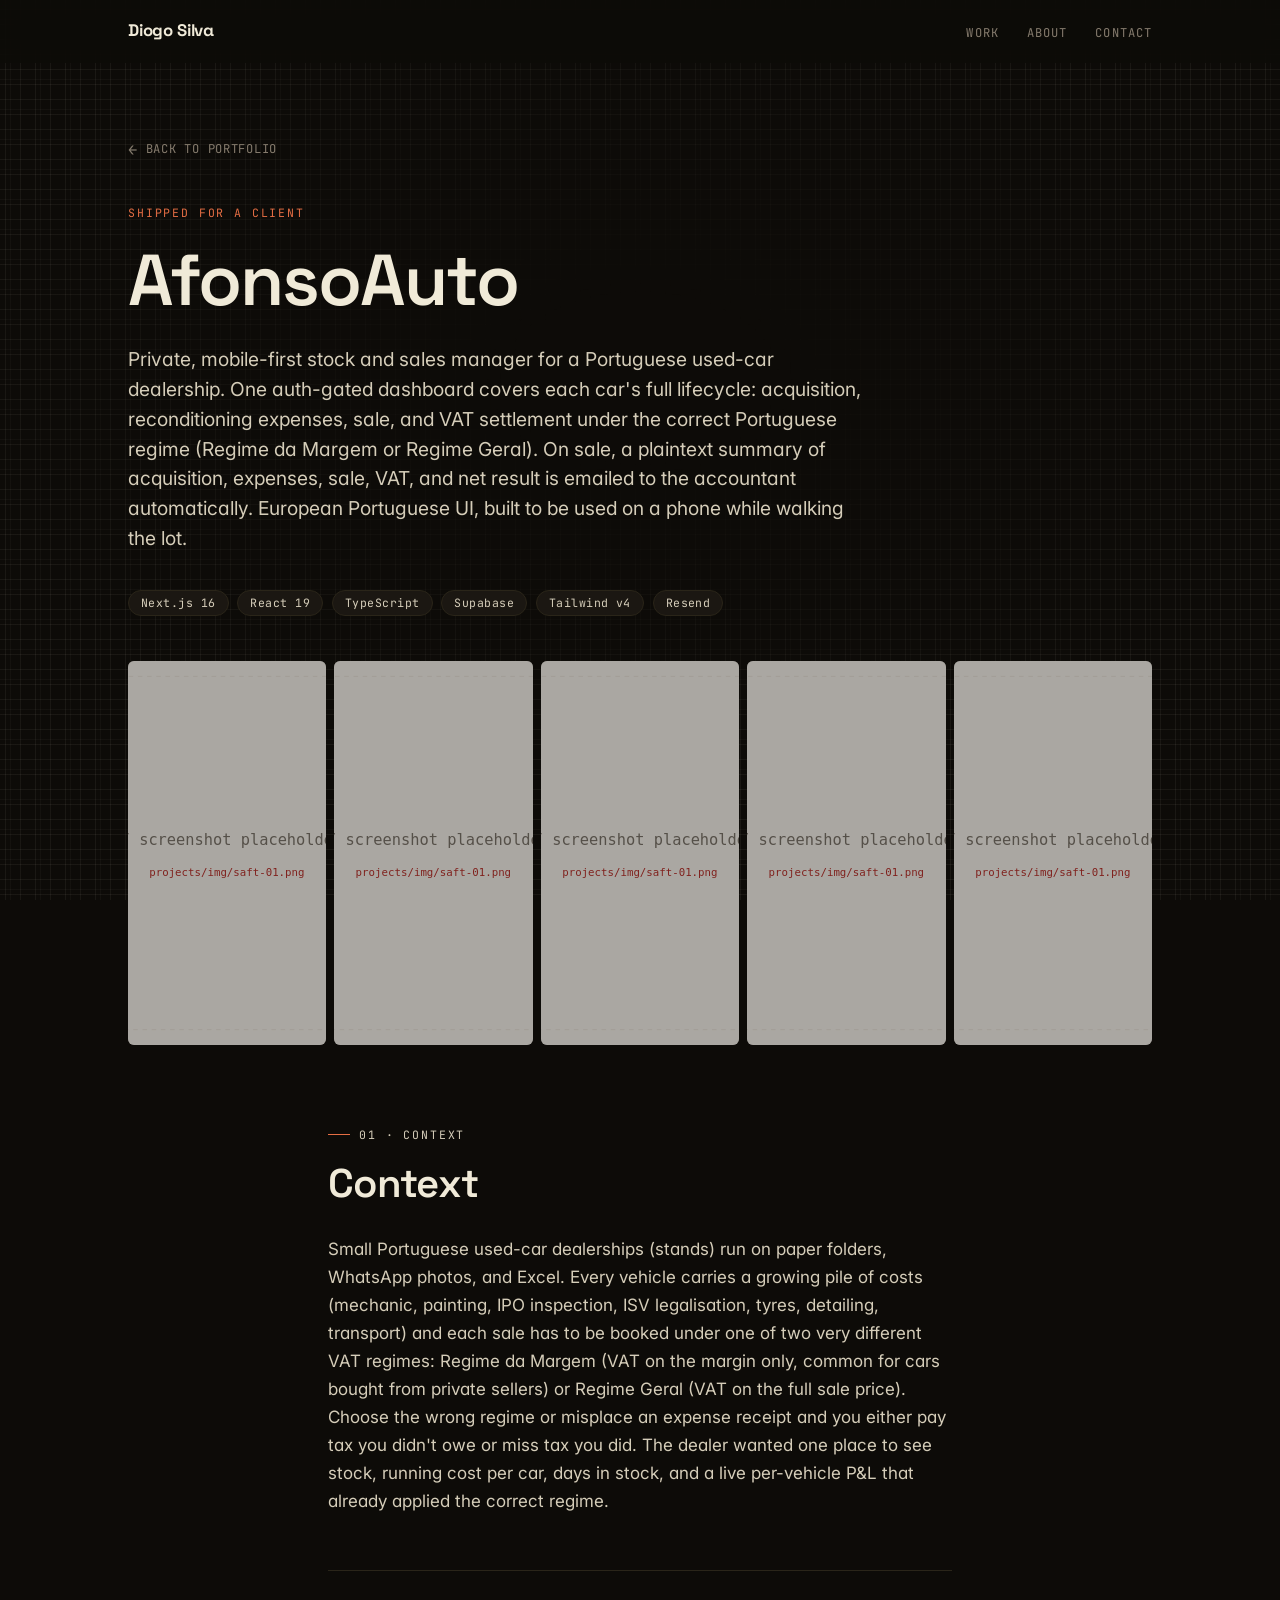
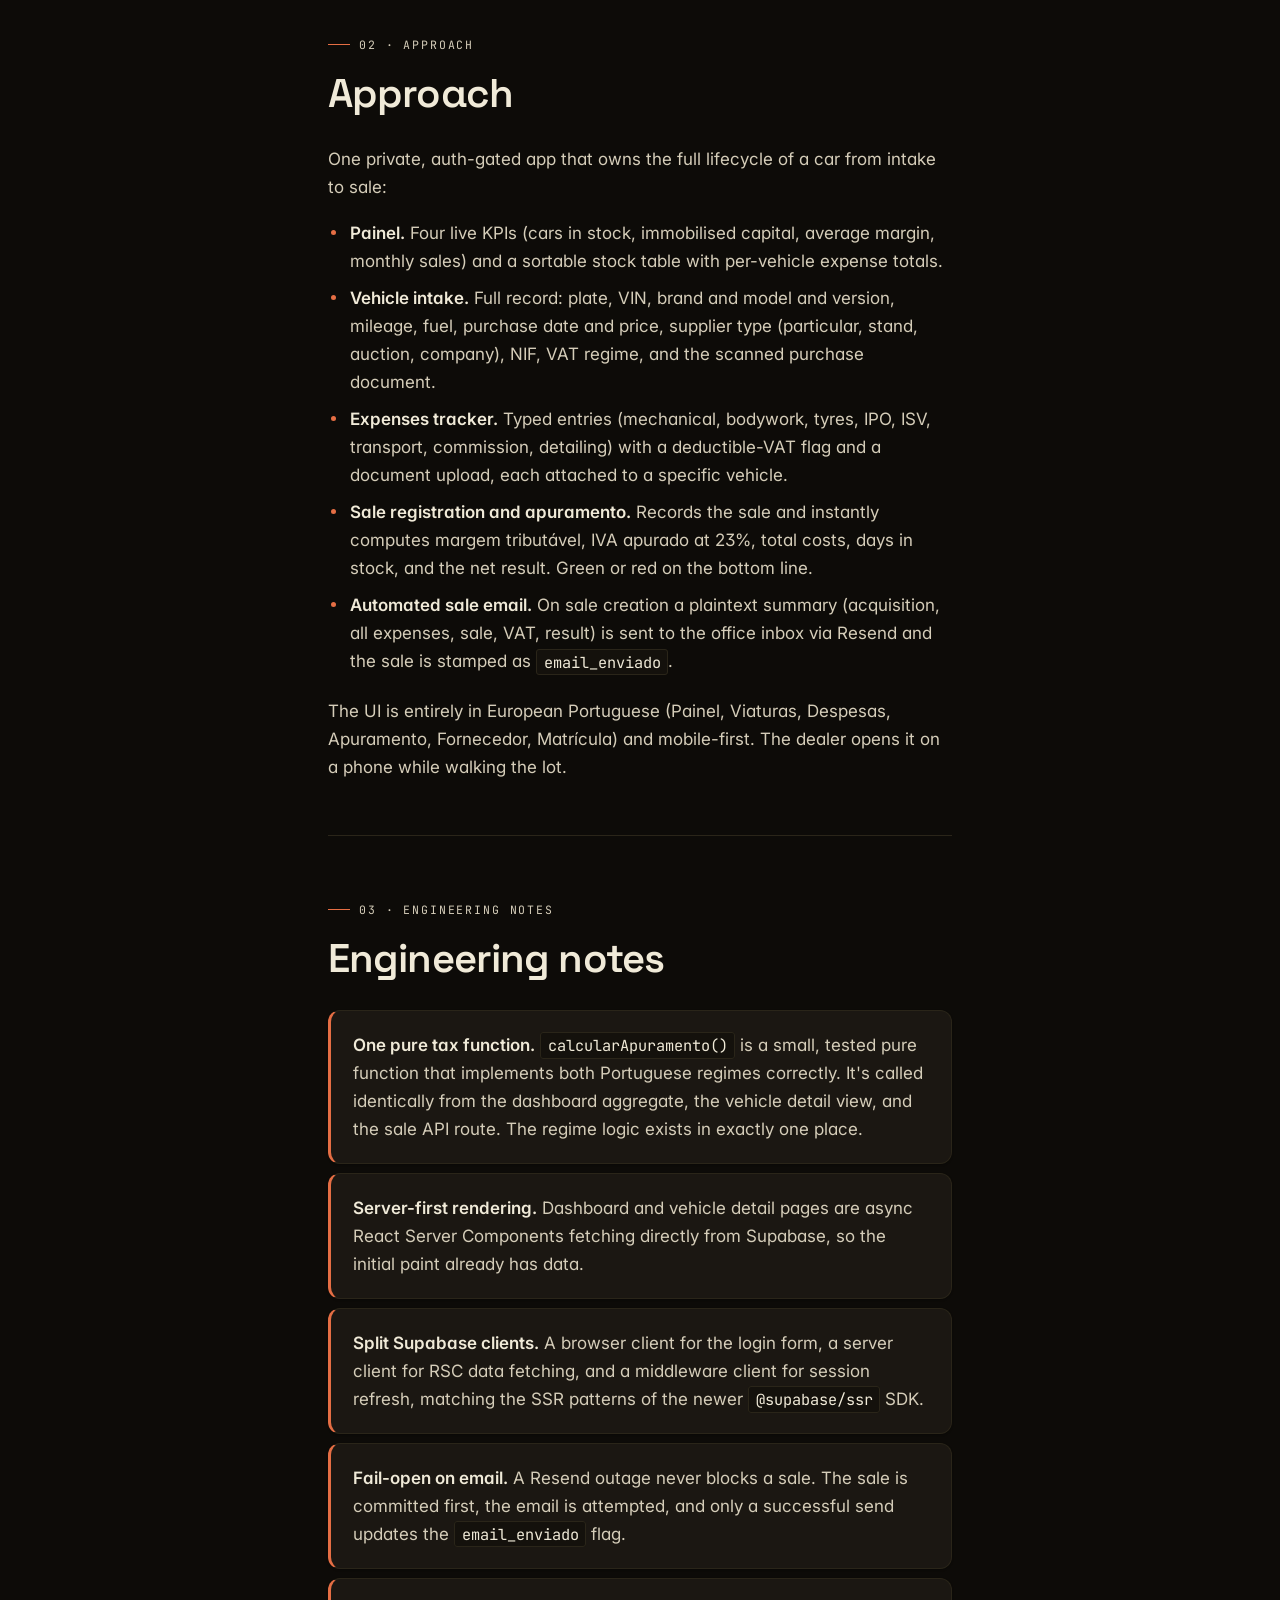
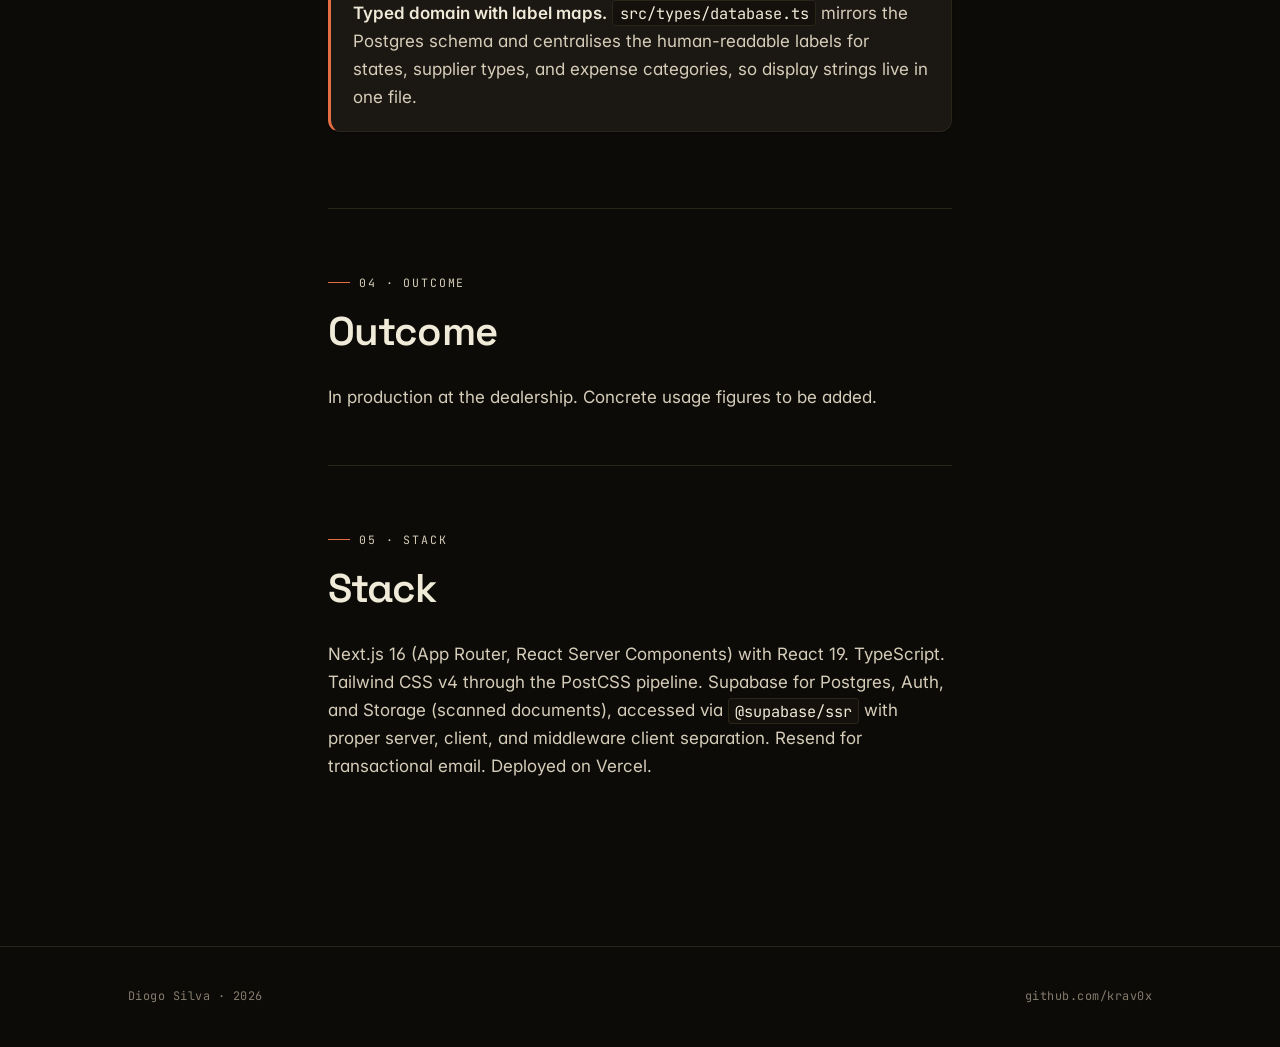
==== commit f455a4c8: "Replace browser-tab frame with expandable gallery + lightbox on project pages Swaps the tabbed brows" ====
--- a/projects/afonso.html
+++ b/projects/afonso.html
@@ -44,60 +44,30 @@
         </div>
     </header>
 
-    <div class="hero-figure">
-        <div class="browser-frame" data-browser>
-            <div class="browser-chrome">
-                <span class="browser-chrome__dot"></span>
-                <span class="browser-chrome__dot"></span>
-                <span class="browser-chrome__dot"></span>
-                <span class="browser-chrome__url" data-url><span class="lock">◉</span>afonsoauto.pt/painel</span>
-            </div>
-            <div class="browser-tabs" role="tablist" aria-label="AfonsoAuto screens">
-                <button type="button" class="browser-tab" aria-current="true"
-                        data-src="img/saft-placeholder.svg"
-                        data-alt="Painel dashboard with the 4 KPIs and stock table"
-                        data-caption="// painel, 4 KPIs and the stock table"
-                        data-url="afonsoauto.pt/painel">
-                    <span class="browser-tab__index">01</span>Painel
-                </button>
-                <button type="button" class="browser-tab"
-                        data-src="img/saft-placeholder.svg"
-                        data-alt="Vehicle detail with expense list and live apuramento"
-                        data-caption="// vehicle detail, expenses and live apuramento"
-                        data-url="afonsoauto.pt/viatura">
-                    <span class="browser-tab__index">02</span>Viatura
-                </button>
-                <button type="button" class="browser-tab"
-                        data-src="img/saft-placeholder.svg"
-                        data-alt="Sale registration form with margem tributável and IVA apurado"
-                        data-caption="// venda, margem tributável and IVA apurado live"
-                        data-url="afonsoauto.pt/venda">
-                    <span class="browser-tab__index">03</span>Venda
-                </button>
-                <button type="button" class="browser-tab"
-                        data-src="img/saft-placeholder.svg"
-                        data-alt="Expense entry form with document upload"
-                        data-caption="// despesa, typed entry with document upload"
-                        data-url="afonsoauto.pt/despesa">
-                    <span class="browser-tab__index">04</span>Despesa
-                </button>
-                <button type="button" class="browser-tab"
-                        data-src="img/saft-placeholder.svg"
-                        data-alt="The automated plaintext summary email sent on sale"
-                        data-caption="// automated sale summary email (Resend)"
-                        data-url="inbox · resumo de venda">
-                    <span class="browser-tab__index">05</span>Sale email
-                </button>
-            </div>
-            <div class="browser-frame__body">
-                <img src="img/saft-placeholder.svg" alt="Painel dashboard" data-image>
-            </div>
-            <div class="browser-caption">
-                <span class="browser-caption__text" data-caption>// painel, 4 KPIs and the stock table</span>
-                <span class="browser-caption__pager" data-pager>01 / 05</span>
-            </div>
+    <section class="gallery" aria-label="AfonsoAuto screens">
+        <div class="gallery__row" data-gallery>
+            <button type="button" class="gallery__tile" data-full="img/saft-placeholder.svg">
+                <img src="img/saft-placeholder.svg" alt="Painel dashboard with the 4 KPIs and stock table (placeholder)" loading="lazy">
+                <div class="gallery__tile__overlay"></div>
+            </button>
+            <button type="button" class="gallery__tile" data-full="img/saft-placeholder.svg">
+                <img src="img/saft-placeholder.svg" alt="Vehicle detail with expense list and live apuramento (placeholder)" loading="lazy">
+                <div class="gallery__tile__overlay"></div>
+            </button>
+            <button type="button" class="gallery__tile" data-full="img/saft-placeholder.svg">
+                <img src="img/saft-placeholder.svg" alt="Sale registration form with margem tributável and IVA apurado (placeholder)" loading="lazy">
+                <div class="gallery__tile__overlay"></div>
+            </button>
+            <button type="button" class="gallery__tile" data-full="img/saft-placeholder.svg">
+                <img src="img/saft-placeholder.svg" alt="Expense entry form with document upload (placeholder)" loading="lazy">
+                <div class="gallery__tile__overlay"></div>
+            </button>
+            <button type="button" class="gallery__tile" data-full="img/saft-placeholder.svg">
+                <img src="img/saft-placeholder.svg" alt="Automated plaintext summary email sent on sale (placeholder)" loading="lazy">
+                <div class="gallery__tile__overlay"></div>
+            </button>
         </div>
-    </div>
+    </section>
 
     <main class="case-study-body">
         <div class="container">
@@ -161,31 +131,29 @@
     <script>
         (function () { var nav = document.getElementById('topNav'); if (!nav) return; function onScroll() { if (window.scrollY > 8) nav.classList.add('is-scrolled'); else nav.classList.remove('is-scrolled'); } window.addEventListener('scroll', onScroll, { passive: true }); onScroll(); })();
         (function () {
-            document.querySelectorAll('[data-browser]').forEach(function (frame) {
-                var tabs = Array.prototype.slice.call(frame.querySelectorAll('.browser-tab'));
-                var img = frame.querySelector('[data-image]'); var caption = frame.querySelector('[data-caption]');
-                var url = frame.querySelector('[data-url]'); var pager = frame.querySelector('[data-pager]');
-                var total = tabs.length;
-                function activate(index) {
-                    if (index < 0) index = total - 1; if (index >= total) index = 0;
-                    var tab = tabs[index]; if (!tab) return;
-                    tabs.forEach(function (t) { t.setAttribute('aria-current', 'false'); });
-                    tab.setAttribute('aria-current', 'true');
-                    if (img && tab.dataset.src) { img.classList.add('is-swapping'); var next = new Image(); next.onload = function () { img.src = tab.dataset.src; if (tab.dataset.alt) img.alt = tab.dataset.alt; img.classList.remove('is-swapping'); }; next.onerror = function () { img.classList.remove('is-swapping'); }; next.src = tab.dataset.src; }
-                    if (caption && tab.dataset.caption) caption.textContent = tab.dataset.caption;
-                    if (url && tab.dataset.url) { var lock = url.querySelector('.lock'); url.textContent = tab.dataset.url; if (lock) url.insertBefore(lock, url.firstChild); }
-                    if (pager) pager.textContent = String(index + 1).padStart(2, '0') + ' / ' + String(total).padStart(2, '0');
-                }
-                tabs.forEach(function (tab, i) {
-                    tab.addEventListener('click', function () { activate(i); tab.focus(); });
-                    tab.addEventListener('keydown', function (e) {
-                        if (e.key === 'ArrowRight') { e.preventDefault(); activate(i + 1); tabs[(i + 1) % total].focus(); }
-                        else if (e.key === 'ArrowLeft') { e.preventDefault(); activate(i - 1); tabs[(i - 1 + total) % total].focus(); }
-                        else if (e.key === 'Home') { e.preventDefault(); activate(0); tabs[0].focus(); }
-                        else if (e.key === 'End') { e.preventDefault(); activate(total - 1); tabs[total - 1].focus(); }
-                    });
-                });
-            });
+            var gallery = document.querySelector('[data-gallery]');
+            if (!gallery) return;
+            var tiles = Array.prototype.slice.call(gallery.querySelectorAll('.gallery__tile'));
+            var items = tiles.map(function (t) { var img = t.querySelector('img'); return { src: t.dataset.full || img.src, alt: img.alt || '' }; });
+            var total = items.length; var idx = 0;
+            var svgNS = 'http://www.w3.org/2000/svg';
+            function icon(d, size) { var s = document.createElementNS(svgNS, 'svg'); s.setAttribute('viewBox', '0 0 24 24'); s.setAttribute('fill', 'none'); s.setAttribute('stroke', 'currentColor'); s.setAttribute('stroke-width', '2'); s.setAttribute('stroke-linecap', 'round'); s.setAttribute('stroke-linejoin', 'round'); s.setAttribute('width', size); s.setAttribute('height', size); var p = document.createElementNS(svgNS, 'path'); p.setAttribute('d', d); s.appendChild(p); return s; }
+            var lb = document.createElement('div'); lb.className = 'lightbox'; lb.hidden = true;
+            var closeBtn = document.createElement('button'); closeBtn.type = 'button'; closeBtn.className = 'lightbox__btn lightbox__btn--close'; closeBtn.setAttribute('aria-label', 'Close'); closeBtn.appendChild(icon('M6 18L18 6M6 6l12 12', 32)); lb.appendChild(closeBtn);
+            var prevBtn = document.createElement('button'); prevBtn.type = 'button'; prevBtn.className = 'lightbox__btn lightbox__btn--prev'; prevBtn.setAttribute('aria-label', 'Previous'); prevBtn.appendChild(icon('M15 19l-7-7 7-7', 40)); lb.appendChild(prevBtn);
+            var stage = document.createElement('div'); stage.className = 'lightbox__stage'; var img = document.createElement('img'); img.className = 'lightbox__image'; img.alt = ''; stage.appendChild(img); stage.addEventListener('click', function (e) { e.stopPropagation(); }); lb.appendChild(stage);
+            var nextBtn = document.createElement('button'); nextBtn.type = 'button'; nextBtn.className = 'lightbox__btn lightbox__btn--next'; nextBtn.setAttribute('aria-label', 'Next'); nextBtn.appendChild(icon('M9 5l7 7-7 7', 40)); lb.appendChild(nextBtn);
+            var counter = document.createElement('div'); counter.className = 'lightbox__counter'; lb.appendChild(counter);
+            document.body.appendChild(lb);
+            function show(n) { idx = ((n % total) + total) % total; var it = items[idx]; img.style.animation = 'none'; void img.offsetWidth; img.style.animation = ''; img.src = it.src; img.alt = it.alt; counter.textContent = (idx + 1) + ' / ' + total; }
+            function open(n) { show(n); lb.hidden = false; document.body.classList.add('is-lightbox-open'); }
+            function close() { lb.hidden = true; document.body.classList.remove('is-lightbox-open'); }
+            tiles.forEach(function (tile, i) { tile.addEventListener('click', function () { open(i); }); });
+            closeBtn.addEventListener('click', function (e) { e.stopPropagation(); close(); });
+            prevBtn.addEventListener('click', function (e) { e.stopPropagation(); show(idx - 1); });
+            nextBtn.addEventListener('click', function (e) { e.stopPropagation(); show(idx + 1); });
+            lb.addEventListener('click', function (e) { if (e.target === lb) close(); });
+            document.addEventListener('keydown', function (e) { if (lb.hidden) return; if (e.key === 'Escape') close(); else if (e.key === 'ArrowLeft') show(idx - 1); else if (e.key === 'ArrowRight') show(idx + 1); });
         })();
     </script>
 
--- a/styles-v2.css
+++ b/styles-v2.css
@@ -437,6 +437,146 @@
 }
 
 /* -----------------------------
+   Expandable gallery (alt to the browser frame)
+   Faithful port of the React Bits pattern:
+   equal tiles, hover to expand, overlay dims siblings, click for lightbox.
+----------------------------- */
+.gallery {
+    max-width: var(--wide-w);
+    margin: 0 auto clamp(3rem, 6vh, 4.5rem);
+    padding-inline: var(--page-x);
+}
+.gallery__row {
+    display: flex;
+    gap: 0.5rem;
+    height: 24rem;   /* matches Tailwind h-96 in the reference */
+}
+.gallery__tile {
+    flex: 1 1 0;
+    min-width: 0;
+    position: relative;
+    overflow: hidden;
+    border-radius: 6px;  /* matches Tailwind rounded-md */
+    border: none;
+    background: transparent;
+    padding: 0;
+    cursor: zoom-in;
+    transition: flex-grow 0.5s ease-in-out;
+    display: block;
+}
+/* When any tile in the row is hovered: siblings shrink, hovered expands.
+   :not(:hover) keeps the shrink rule off the hovered tile so the two
+   rules match disjoint sets and don't fight on specificity. */
+.gallery__row:has(.gallery__tile:hover) .gallery__tile:not(:hover) { flex-grow: 0.5; }
+.gallery__tile:hover { flex-grow: 2; }
+.gallery__tile img {
+    width: 100%;
+    height: 100%;
+    object-fit: cover;
+    object-position: top center;
+    display: block;
+}
+.gallery__tile__overlay {
+    position: absolute;
+    inset: 0;
+    background: black;
+    opacity: 0.3;
+    transition: opacity 0.3s ease;
+    pointer-events: none;
+}
+.gallery__tile:hover .gallery__tile__overlay { opacity: 0; }
+
+@media (max-width: 760px) {
+    .gallery__row {
+        flex-direction: column;
+        height: auto;
+        gap: 0.6rem;
+    }
+    .gallery__tile {
+        flex: 0 0 auto;
+        min-height: 240px;
+    }
+    .gallery__tile:hover { flex-grow: 0; }
+    .gallery__row:has(.gallery__tile:hover) .gallery__tile { flex-grow: 0; }
+}
+
+/* Lightbox modal */
+.lightbox[hidden] { display: none !important; }
+.lightbox {
+    position: fixed;
+    inset: 0;
+    z-index: 100;
+    display: flex;
+    align-items: center;
+    justify-content: center;
+    background: rgba(0, 0, 0, 0.95);
+    padding: 1rem;
+    animation: lightbox-in 0.2s ease-out;
+}
+@keyframes lightbox-in {
+    from { opacity: 0; }
+    to { opacity: 1; }
+}
+.lightbox__stage {
+    position: relative;
+    max-width: 64rem;   /* Tailwind max-w-5xl */
+    max-height: 90vh;
+    width: 100%;
+    display: flex;
+    align-items: center;
+    justify-content: center;
+}
+.lightbox__image {
+    max-width: 100%;
+    max-height: 90vh;
+    width: auto;
+    height: auto;
+    object-fit: contain;
+    border-radius: 6px;
+    animation: lightbox-image-in 0.3s cubic-bezier(0.2, 0, 0.2, 1);
+}
+@keyframes lightbox-image-in {
+    from { opacity: 0; transform: scale(0.8); }
+    to { opacity: 1; transform: scale(1); }
+}
+.lightbox__btn {
+    position: absolute;
+    background: transparent;
+    border: none;
+    color: white;
+    padding: 0;
+    cursor: pointer;
+    display: flex;
+    align-items: center;
+    justify-content: center;
+    transition: color 0.2s ease, opacity 0.2s ease;
+    opacity: 0.9;
+}
+.lightbox__btn:hover { color: var(--accent); opacity: 1; }
+.lightbox__btn svg { display: block; }
+.lightbox__btn--close { top: 1rem; right: 1rem; }
+.lightbox__btn--close svg { width: 32px; height: 32px; }
+.lightbox__btn--prev { left: 1rem; top: 50%; transform: translateY(-50%); }
+.lightbox__btn--next { right: 1rem; top: 50%; transform: translateY(-50%); }
+.lightbox__btn--prev svg,
+.lightbox__btn--next svg { width: 40px; height: 40px; }
+
+.lightbox__counter {
+    position: absolute;
+    bottom: 1rem;
+    left: 50%;
+    transform: translateX(-50%);
+    font-family: var(--font-mono);
+    font-size: 0.8rem;
+    color: white;
+    background: rgba(0, 0, 0, 0.5);
+    padding: 0.5rem 1rem;
+    border-radius: 6px;
+    letter-spacing: 0.04em;
+}
+body.is-lightbox-open { overflow: hidden; }
+
+/* -----------------------------
    Case study body
 ----------------------------- */
 .case-study-body {
@@ -773,26 +913,191 @@
     gap: 1.25rem;
 }
 .project-card {
-    display: flex;
-    flex-direction: column;
+    /* BorderGlow-driven properties (idle: no glow) */
+    --edge-proximity: 0;
+    --cursor-angle: 45deg;
+    --edge-sensitivity: 25;
+    --color-sensitivity: calc(var(--edge-sensitivity) + 20);
+    --glow-padding: 32px;
+    --cone-spread: 22;
+    --fill-opacity: 0.5;
+
+    /* Warm palette matching the site accent */
+    --card-bg: var(--card);
+    --glow-color:    hsl(22deg 80% 62% / 100%);
+    --glow-color-60: hsl(22deg 80% 62% / 60%);
+    --glow-color-50: hsl(22deg 80% 62% / 50%);
+    --glow-color-40: hsl(22deg 80% 62% / 40%);
+    --glow-color-30: hsl(22deg 80% 62% / 30%);
+    --glow-color-20: hsl(22deg 80% 62% / 20%);
+    --glow-color-10: hsl(22deg 80% 62% / 10%);
+
+    /* Mesh gradient palette: terracotta, amber, deep rust */
+    --gradient-one:   radial-gradient(at 80% 55%, #E56E44 0px, transparent 50%);
+    --gradient-two:   radial-gradient(at 69% 34%, #F5A15D 0px, transparent 50%);
+    --gradient-three: radial-gradient(at 8%  6%,  #B84A2C 0px, transparent 50%);
+    --gradient-four:  radial-gradient(at 41% 38%, #E56E44 0px, transparent 50%);
+    --gradient-five:  radial-gradient(at 86% 85%, #F5A15D 0px, transparent 50%);
+    --gradient-six:   radial-gradient(at 82% 18%, #B84A2C 0px, transparent 50%);
+    --gradient-seven: radial-gradient(at 51% 4%,  #F5A15D 0px, transparent 50%);
+    --gradient-base:  linear-gradient(#E56E44 0 100%);
+
+    display: grid;
+    grid-template-rows: 1fr;
     padding: 1.75rem;
     background: var(--card);
     border: 1px solid var(--hairline);
     border-radius: var(--radius-md);
     color: inherit;
     text-decoration: none;
-    transition: transform .2s ease, box-shadow .25s ease, border-color .2s ease, background .2s ease;
+    transition: transform .2s ease, box-shadow .25s ease, background .2s ease;
     position: relative;
-    overflow: hidden;
+    isolation: isolate;
+    overflow: visible;
     min-height: 260px;
+    transform: translate3d(0, 0, 0.01px);
 }
 .project-card:hover {
-    transform: translateY(-3px);
-    border-color: var(--accent);
+    transform: translate3d(0, -3px, 0.01px);
     box-shadow: var(--shadow-md);
     background: var(--card-lifted);
     color: inherit;
     text-decoration: none;
+}
+
+/* Wrapper injected by JS so real content stacks above the glow layers */
+.project-card > .card-content {
+    display: flex;
+    flex-direction: column;
+    position: relative;
+    z-index: 2;
+    min-width: 0;
+}
+
+/* Mesh-gradient border, revealed by a cone-gradient mask around the cursor */
+.project-card::before,
+.project-card::after {
+    content: "";
+    position: absolute;
+    inset: 0;
+    border-radius: inherit;
+    transition: opacity 0.25s ease-out;
+    z-index: 0;
+    pointer-events: none;
+}
+.project-card:not(:hover)::before,
+.project-card:not(:hover)::after,
+.project-card:not(:hover) > .edge-light {
+    opacity: 0;
+    transition: opacity 0.6s ease-in-out;
+}
+.project-card::before {
+    border: 1px solid transparent;
+    background:
+        linear-gradient(var(--card-bg) 0 100%) padding-box,
+        linear-gradient(rgb(255 255 255 / 0%) 0% 100%) border-box,
+        var(--gradient-one) border-box,
+        var(--gradient-two) border-box,
+        var(--gradient-three) border-box,
+        var(--gradient-four) border-box,
+        var(--gradient-five) border-box,
+        var(--gradient-six) border-box,
+        var(--gradient-seven) border-box,
+        var(--gradient-base) border-box;
+    opacity: calc((var(--edge-proximity) - var(--color-sensitivity)) / (100 - var(--color-sensitivity)));
+    -webkit-mask-image:
+        conic-gradient(
+            from var(--cursor-angle) at center,
+            black calc(var(--cone-spread) * 1%),
+            transparent calc((var(--cone-spread) + 15) * 1%),
+            transparent calc((100 - var(--cone-spread) - 15) * 1%),
+            black calc((100 - var(--cone-spread)) * 1%)
+        );
+    mask-image:
+        conic-gradient(
+            from var(--cursor-angle) at center,
+            black calc(var(--cone-spread) * 1%),
+            transparent calc((var(--cone-spread) + 15) * 1%),
+            transparent calc((100 - var(--cone-spread) - 15) * 1%),
+            black calc((100 - var(--cone-spread)) * 1%)
+        );
+}
+
+/* Mesh-gradient fill inside the card, tinting the interior near edges */
+.project-card::after {
+    border: 1px solid transparent;
+    background:
+        var(--gradient-one)   padding-box,
+        var(--gradient-two)   padding-box,
+        var(--gradient-three) padding-box,
+        var(--gradient-four)  padding-box,
+        var(--gradient-five)  padding-box,
+        var(--gradient-six)   padding-box,
+        var(--gradient-seven) padding-box,
+        var(--gradient-base)  padding-box;
+    -webkit-mask-image:
+        linear-gradient(to bottom, black, black),
+        radial-gradient(ellipse at 50% 50%, black 40%, transparent 65%),
+        radial-gradient(ellipse at 66% 66%, black 5%, transparent 40%),
+        radial-gradient(ellipse at 33% 33%, black 5%, transparent 40%),
+        radial-gradient(ellipse at 66% 33%, black 5%, transparent 40%),
+        radial-gradient(ellipse at 33% 66%, black 5%, transparent 40%),
+        conic-gradient(from var(--cursor-angle) at center, transparent 5%, black 15%, black 85%, transparent 95%);
+    mask-image:
+        linear-gradient(to bottom, black, black),
+        radial-gradient(ellipse at 50% 50%, black 40%, transparent 65%),
+        radial-gradient(ellipse at 66% 66%, black 5%, transparent 40%),
+        radial-gradient(ellipse at 33% 33%, black 5%, transparent 40%),
+        radial-gradient(ellipse at 66% 33%, black 5%, transparent 40%),
+        radial-gradient(ellipse at 33% 66%, black 5%, transparent 40%),
+        conic-gradient(from var(--cursor-angle) at center, transparent 5%, black 15%, black 85%, transparent 95%);
+    -webkit-mask-composite: source-out, source-over, source-over, source-over, source-over, source-over;
+    mask-composite: subtract, add, add, add, add, add;
+    opacity: calc(var(--fill-opacity) * (var(--edge-proximity) - var(--color-sensitivity)) / (100 - var(--color-sensitivity)));
+    mix-blend-mode: soft-light;
+}
+
+/* Outer glow ring, extending beyond the card via negative inset */
+.project-card > .edge-light {
+    content: "";
+    position: absolute;
+    inset: calc(var(--glow-padding) * -1);
+    z-index: 1;
+    pointer-events: none;
+    border-radius: inherit;
+    transition: opacity 0.25s ease-out;
+    -webkit-mask-image:
+        conic-gradient(from var(--cursor-angle) at center, black 2.5%, transparent 10%, transparent 90%, black 97.5%);
+    mask-image:
+        conic-gradient(from var(--cursor-angle) at center, black 2.5%, transparent 10%, transparent 90%, black 97.5%);
+    opacity: calc((var(--edge-proximity) - var(--edge-sensitivity)) / (100 - var(--edge-sensitivity)));
+    mix-blend-mode: plus-lighter;
+}
+.project-card > .edge-light::before {
+    content: "";
+    position: absolute;
+    inset: var(--glow-padding);
+    border-radius: inherit;
+    box-shadow:
+        inset 0 0 0 1px var(--glow-color),
+        inset 0 0 1px 0 var(--glow-color-60),
+        inset 0 0 3px 0 var(--glow-color-50),
+        inset 0 0 6px 0 var(--glow-color-40),
+        inset 0 0 15px 0 var(--glow-color-30),
+        inset 0 0 25px 2px var(--glow-color-20),
+        inset 0 0 50px 2px var(--glow-color-10),
+        0 0 1px 0 var(--glow-color-60),
+        0 0 3px 0 var(--glow-color-50),
+        0 0 6px 0 var(--glow-color-40),
+        0 0 15px 0 var(--glow-color-30),
+        0 0 25px 2px var(--glow-color-20),
+        0 0 50px 2px var(--glow-color-10);
+}
+
+@media (prefers-reduced-motion: reduce) {
+    .project-card::before,
+    .project-card::after,
+    .project-card > .edge-light { display: none !important; }
 }
 .project-card__kind {
     font-family: var(--font-mono);
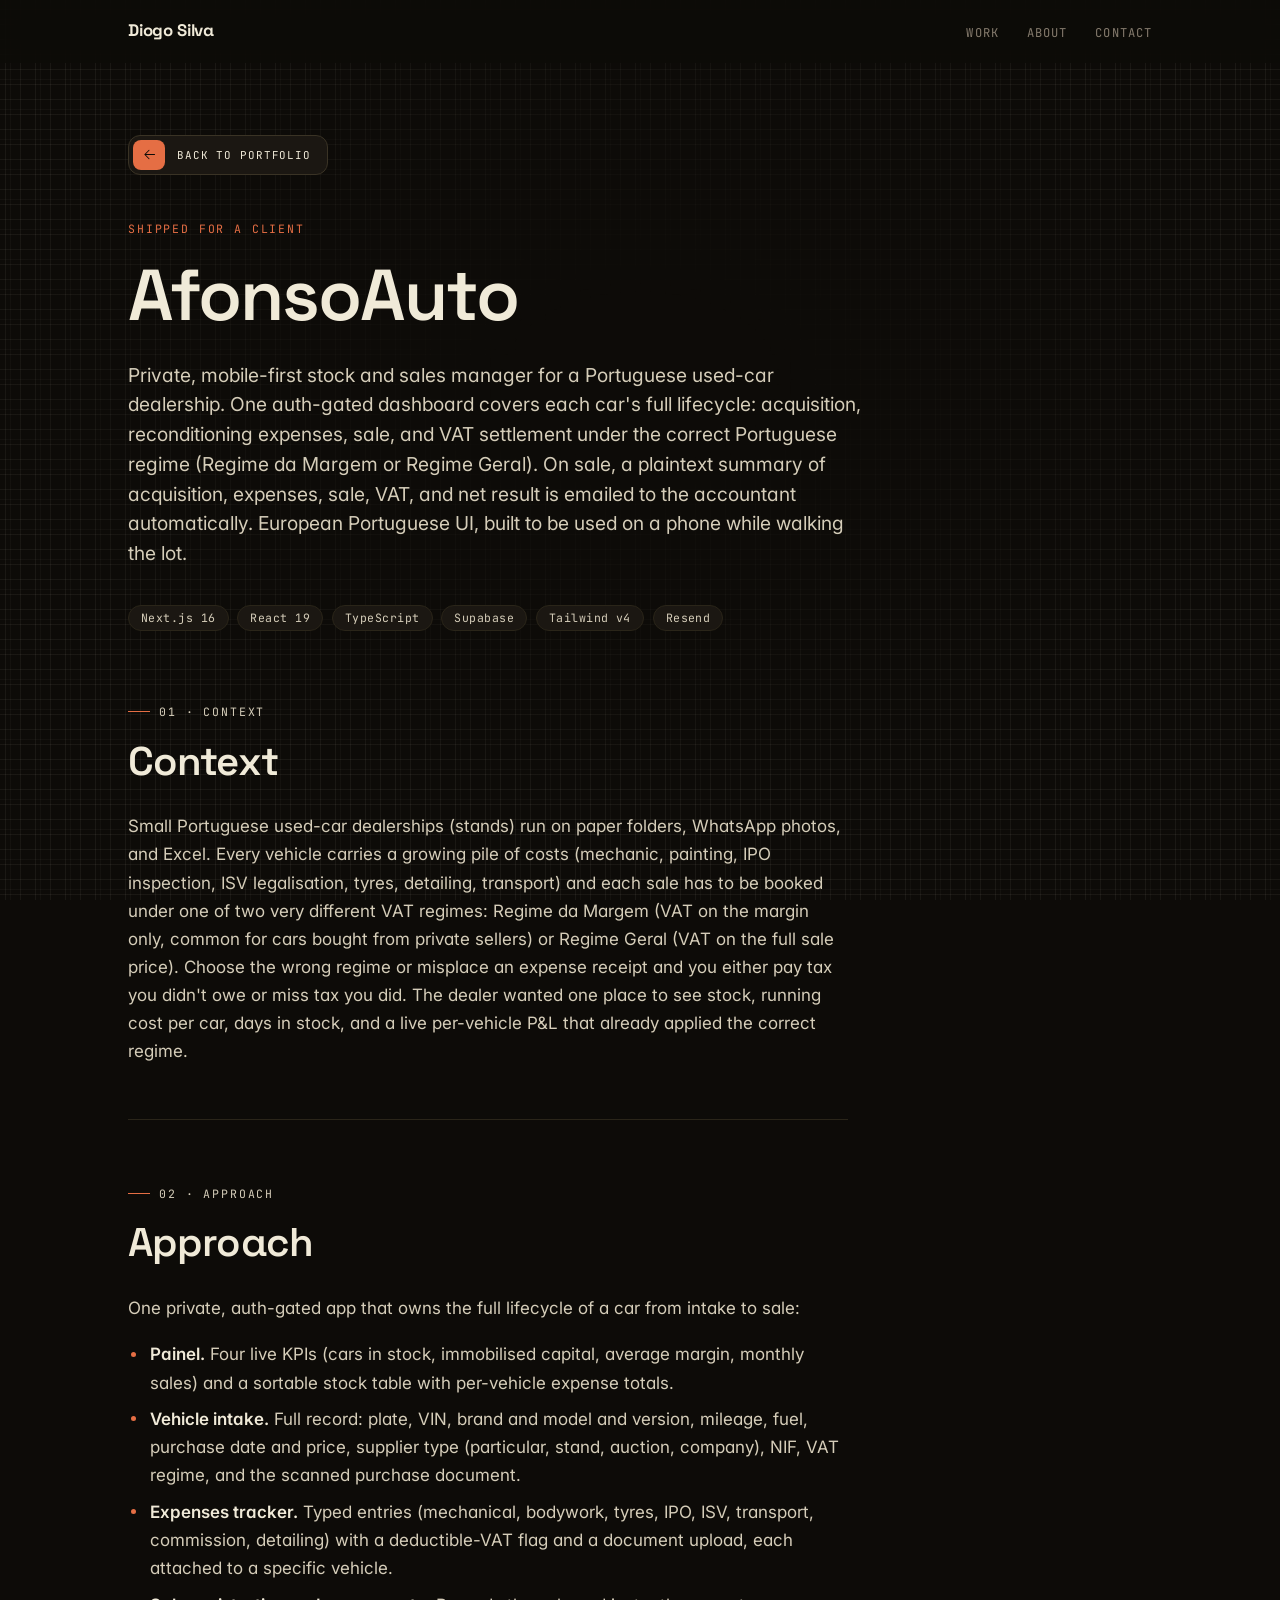
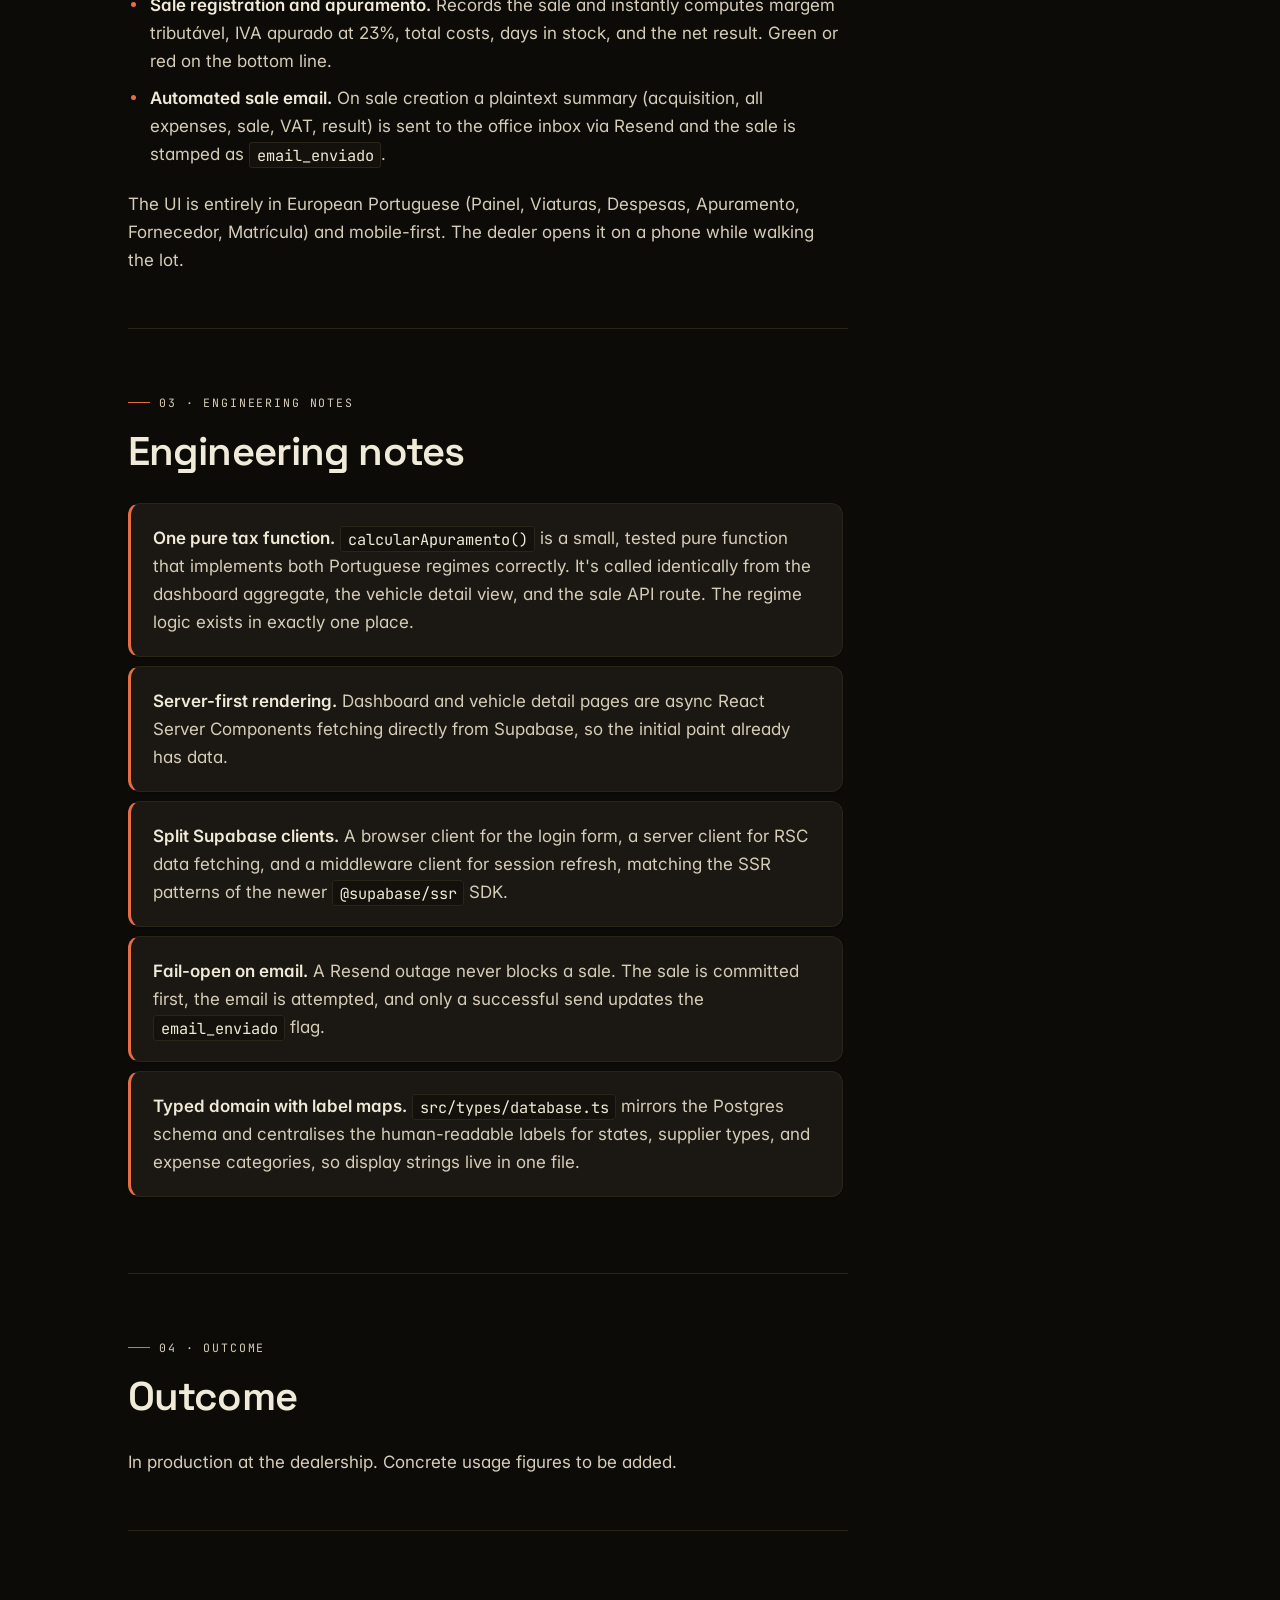
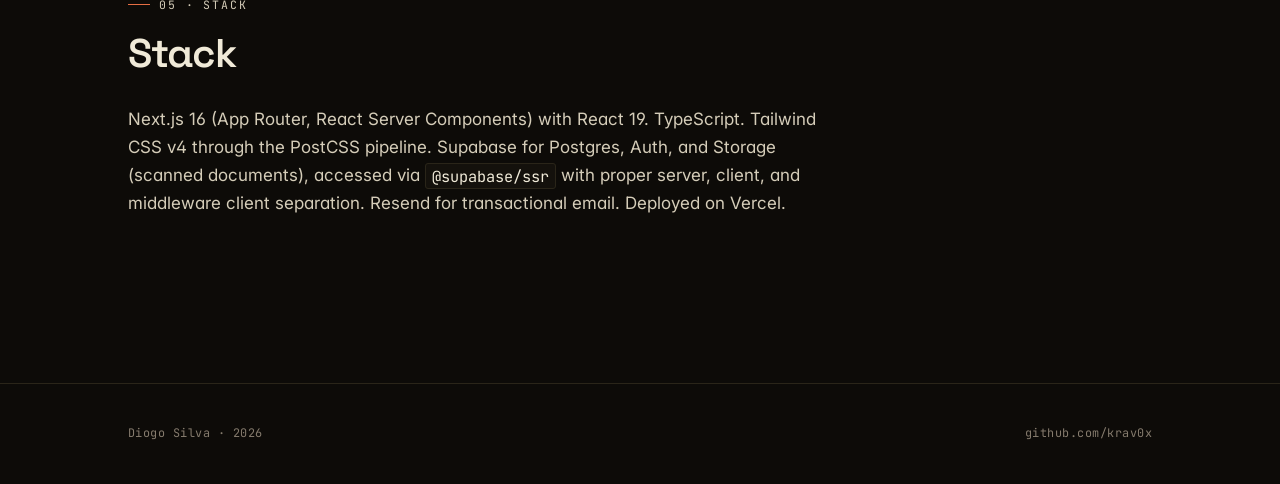
==== commit 48c8d537: "Add Campo de Padel case study; wire SAF-T screens; refine back-link and case-study alignment - New C" ====
--- a/projects/afonso.html
+++ b/projects/afonso.html
@@ -27,7 +27,15 @@
 
     <header class="project-hero">
         <div class="container container--wide">
-            <a href="../index.html" class="back-link">Back to portfolio</a>
+            <a href="../index.html" class="back-link">
+                <span class="back-link__icon" aria-hidden="true">
+                    <svg viewBox="0 0 1024 1024" width="18" height="18" fill="currentColor">
+                        <path d="M224 480h640a32 32 0 1 1 0 64H224a32 32 0 0 1 0-64z"></path>
+                        <path d="m237.248 512 265.408 265.344a32 32 0 0 1-45.312 45.312l-288-288a32 32 0 0 1 0-45.312l288-288a32 32 0 1 1 45.312 45.312L237.248 512z"></path>
+                    </svg>
+                </span>
+                <span class="back-link__label">Back to portfolio</span>
+            </a>
             <p class="project-kind">Shipped for a client</p>
             <h1 class="project-title">AfonsoAuto</h1>
             <p class="project-lede">
@@ -44,35 +52,11 @@
         </div>
     </header>
 
-    <section class="gallery" aria-label="AfonsoAuto screens">
-        <div class="gallery__row" data-gallery>
-            <button type="button" class="gallery__tile" data-full="img/saft-placeholder.svg">
-                <img src="img/saft-placeholder.svg" alt="Painel dashboard with the 4 KPIs and stock table (placeholder)" loading="lazy">
-                <div class="gallery__tile__overlay"></div>
-            </button>
-            <button type="button" class="gallery__tile" data-full="img/saft-placeholder.svg">
-                <img src="img/saft-placeholder.svg" alt="Vehicle detail with expense list and live apuramento (placeholder)" loading="lazy">
-                <div class="gallery__tile__overlay"></div>
-            </button>
-            <button type="button" class="gallery__tile" data-full="img/saft-placeholder.svg">
-                <img src="img/saft-placeholder.svg" alt="Sale registration form with margem tributável and IVA apurado (placeholder)" loading="lazy">
-                <div class="gallery__tile__overlay"></div>
-            </button>
-            <button type="button" class="gallery__tile" data-full="img/saft-placeholder.svg">
-                <img src="img/saft-placeholder.svg" alt="Expense entry form with document upload (placeholder)" loading="lazy">
-                <div class="gallery__tile__overlay"></div>
-            </button>
-            <button type="button" class="gallery__tile" data-full="img/saft-placeholder.svg">
-                <img src="img/saft-placeholder.svg" alt="Automated plaintext summary email sent on sale (placeholder)" loading="lazy">
-                <div class="gallery__tile__overlay"></div>
-            </button>
-        </div>
-    </section>
 
     <main class="case-study-body">
         <div class="container">
 
-            <section class="prose">
+            <section class="prose" id="context">
                 <p class="section-num">01 · Context</p>
                 <h2 class="section-title">Context</h2>
                 <p>
@@ -80,7 +64,7 @@
                 </p>
             </section>
 
-            <section class="prose">
+            <section class="prose" id="approach">
                 <p class="section-num">02 · Approach</p>
                 <h2 class="section-title">Approach</h2>
                 <p>One private, auth-gated app that owns the full lifecycle of a car from intake to sale:</p>
@@ -94,7 +78,7 @@
                 <p>The UI is entirely in European Portuguese (Painel, Viaturas, Despesas, Apuramento, Fornecedor, Matrícula) and mobile-first. The dealer opens it on a phone while walking the lot.</p>
             </section>
 
-            <section class="prose">
+            <section class="prose" id="engineering-notes">
                 <p class="section-num">03 · Engineering notes</p>
                 <h2 class="section-title">Engineering notes</h2>
                 <ul class="notes-list">
@@ -106,13 +90,13 @@
                 </ul>
             </section>
 
-            <section class="prose">
+            <section class="prose" id="outcome">
                 <p class="section-num">04 · Outcome</p>
                 <h2 class="section-title">Outcome</h2>
                 <p>In production at the dealership. Concrete usage figures to be added.</p>
             </section>
 
-            <section class="prose">
+            <section class="prose" id="stack">
                 <p class="section-num">05 · Stack</p>
                 <h2 class="section-title">Stack</h2>
                 <p>Next.js 16 (App Router, React Server Components) with React 19. TypeScript. Tailwind CSS v4 through the PostCSS pipeline. Supabase for Postgres, Auth, and Storage (scanned documents), accessed via <code>@supabase/ssr</code> with proper server, client, and middleware client separation. Resend for transactional email. Deployed on Vercel.</p>
@@ -156,6 +140,7 @@
             document.addEventListener('keydown', function (e) { if (lb.hidden) return; if (e.key === 'Escape') close(); else if (e.key === 'ArrowLeft') show(idx - 1); else if (e.key === 'ArrowRight') show(idx + 1); });
         })();
     </script>
+    <script src="../rail.js"></script>
 
 </body>
 </html>
--- a/styles-v2.css
+++ b/styles-v2.css
@@ -47,6 +47,8 @@
     /* Layout */
     --content-w: 720px;
     --wide-w: 1120px;
+    /* Width of the docked section rail, reserved out of the page on desktop. */
+    --rail-width: 280px;
     --page-x: clamp(1.25rem, 4vw, 3rem);
 }
 
@@ -174,6 +176,139 @@
     color: var(--accent);
 }
 
+
+/* -----------------------------
+   Section rail (landing)
+   LineSidebar from React Bits, ported to plain CSS/JS. --effect (0..1) is
+   driven per item by a rAF lerp in the page script, so colour, shift and
+   marker scale all read the same continuously-animating value and stay in
+   step, with no CSS transitions to stagger.
+----------------------------- */
+.line-sidebar {
+    --accent-color: var(--accent);
+    --text-color: var(--muted);
+    --marker-color: var(--hairline-strong);
+    --marker-length: 36px;
+    --marker-gap: 14px;
+    --tick-scale: 0.5;
+    --max-shift: 14px;
+    --item-gap: 30px;
+    --font-size: 0.86rem;
+
+    display: none;
+    position: fixed;
+    top: 50%;
+    /* Docked to the left edge, in the column the page reserves for it below,
+       so it can never sit over the text. */
+    left: 0;
+    /* Sized by its longest label rather than pinned to --rail-width, so a long
+       section title spills into the reserved column's slack instead of clipping. */
+    padding-left: 2rem;
+    transform: translateY(-50%);
+    z-index: 40;
+}
+/* Desktop only: the rail needs a column of its own beside the content, and its
+   proximity effect needs a hovering mouse — a touch screen can never trigger
+   it. Everywhere else the top nav carries navigation.
+   Padding the page rather than overlaying it means the rail has real space and
+   the content re-centres in what is left, so the two can never collide. The
+   sticky top nav and the footer are inside that padding and shift with it; the
+   fixed grid backdrop is not, and still covers the whole viewport. */
+@media (min-width: 1500px) and (hover: hover) and (pointer: fine) {
+    body {
+        padding-left: var(--rail-width);
+    }
+    .line-sidebar {
+        display: block;
+    }
+}
+
+.line-sidebar__list {
+    list-style: none;
+    margin: 0;
+    padding: 1rem 0;
+    display: flex;
+    flex-direction: column;
+    gap: var(--item-gap);
+}
+
+.line-sidebar__item {
+    position: relative;
+}
+/* Widen the pointer target so items react a touch before the cursor arrives. */
+.line-sidebar__item::before {
+    content: '';
+    position: absolute;
+    inset: -6px -24px;
+}
+
+/* Short static tick centred in the gap between two items. */
+.line-sidebar__item:not(:last-child)::after {
+    content: '';
+    position: absolute;
+    top: calc(100% + var(--item-gap) / 2);
+    left: 0;
+    height: 1px;
+    width: calc(var(--marker-length) * var(--tick-scale));
+    background-color: var(--marker-color);
+    opacity: 0.5;
+    transform-origin: left center;
+    transform: translateY(-50%) scaleX(calc(0.7 + var(--effect, 0) * 0.6));
+}
+
+.line-sidebar__link {
+    position: relative;
+    display: flex;
+    align-items: center;
+    gap: var(--marker-gap);
+    text-decoration: none;
+    font-family: var(--font-mono);
+    font-size: var(--font-size);
+    letter-spacing: 0.1em;
+    text-transform: uppercase;
+    line-height: 1.2;
+    white-space: nowrap;
+}
+.line-sidebar__link:hover {
+    text-decoration: none;
+}
+
+.line-sidebar__marker {
+    flex: none;
+    width: var(--marker-length);
+    height: 1px;
+    background-color: var(--marker-color);
+    background-color: color-mix(in srgb, var(--accent-color) calc(var(--effect, 0) * 100%), var(--marker-color));
+    transform-origin: left center;
+    transform: scaleX(calc(0.7 + var(--effect, 0) * 0.5));
+}
+
+.line-sidebar__label {
+    display: inline-flex;
+    align-items: baseline;
+    gap: 0.5rem;
+    color: var(--text-color);
+    color: color-mix(in srgb, var(--accent-color) calc(var(--effect, 0) * 100%), var(--text-color));
+    transform: translateX(calc(var(--effect, 0) * var(--max-shift)));
+}
+
+.line-sidebar__index {
+    font-size: 0.85em;
+    font-variant-numeric: tabular-nums;
+    opacity: calc(0.55 + var(--effect, 0) * 0.45);
+}
+
+@media (prefers-reduced-motion: reduce) {
+    .line-sidebar__marker,
+    .line-sidebar__label,
+    .line-sidebar__item::after {
+        transform: none;
+    }
+    .line-sidebar__item:not(:last-child)::after {
+        transform: translateY(-50%);
+    }
+}
+
 /* -----------------------------
    Project hero
 ----------------------------- */
@@ -190,25 +325,76 @@
     max-width: var(--wide-w);
 }
 
+/* Back button — Uiverse's expanding-icon pill (AKAspidey01), recoloured to the
+   site palette. The icon block sits over the label and grows to fill the pill
+   on hover, sweeping the arrow across it. */
 .back-link {
+    position: relative;
     display: inline-flex;
     align-items: center;
-    gap: 0.5rem;
-    font-family: var(--font-mono);
-    font-size: 0.76rem;
-    letter-spacing: 0.06em;
+    justify-content: center;
+    width: 12.5rem;
+    height: 2.5rem;
+    margin-bottom: 2.75rem;
+    /* Left padding clears the resting icon block (its 4px inset + 32px width)
+       so the label centres in the space beside it rather than in the whole
+       pill, where the block would push it visually off centre. */
+    padding: 4px 4px 4px 36px;
+    border: 1px solid var(--hairline-strong);
+    border-radius: var(--radius-md);
+    background: var(--card);
+    color: var(--ink);
+    font-family: var(--font-mono);
+    font-size: 0.68rem;
+    letter-spacing: 0.08em;
     text-transform: uppercase;
-    color: var(--muted);
     text-decoration: none;
-    margin-bottom: 2.75rem;
+    overflow: hidden;
 }
 .back-link:hover {
-    color: var(--accent);
-}
-.back-link::before {
-    content: "←";
-    font-size: 0.95rem;
+    text-decoration: none;
+    border-color: var(--accent);
+}
+.back-link__icon {
+    position: absolute;
+    left: 4px;
+    top: 4px;
+    bottom: 4px;
+    z-index: 1;
+    display: flex;
+    align-items: center;
+    justify-content: center;
+    width: 32px;
+    border-radius: calc(var(--radius-md) - 4px);
+    background: var(--accent);
+    color: var(--paper);
+    transition: width .5s ease, background-color .3s ease, color .3s ease;
+}
+.back-link__label {
+    /* All caps, no descenders: the line box centres on metrics that reserve
+       descender space, so the glyphs read slightly high. 1px back down puts
+       them on the optical centre. */
     line-height: 1;
+    transform: translateY(1px);
+}
+.back-link__icon svg {
+    width: 15px;
+    height: 15px;
+}
+.back-link:hover .back-link__icon,
+.back-link:focus-visible .back-link__icon {
+    width: calc(100% - 8px);
+    background: color-mix(in oklab, var(--accent-hover) 62%, transparent);
+    backdrop-filter: saturate(150%) blur(7px);
+    -webkit-backdrop-filter: saturate(150%) blur(7px);
+    box-shadow: inset 0 0 0 1px rgba(240, 234, 216, 0.18);
+    /* Dark arrow reads on solid accent, but not through the glass. */
+    color: var(--ink);
+}
+@media (prefers-reduced-motion: reduce) {
+    .back-link__icon {
+        transition: background-color .2s ease;
+    }
 }
 
 .project-kind {
@@ -301,6 +487,74 @@
     border-color: var(--ink);
     color: var(--ink);
     text-decoration: none;
+}
+
+/* Hero CTAs — sweeping shine on hover.
+   Primary carries the terracotta accent, secondary the warm cream ink. */
+.landing-hero .button {
+    position: relative;
+    overflow: hidden;
+    background: transparent;
+    box-shadow: 0 0 0 0 transparent;
+    transition: background .2s ease-in, color .2s ease-in,
+                border-color .2s ease-in, box-shadow .2s ease-in;
+}
+.landing-hero .button::before {
+    content: '';
+    display: block;
+    width: 0;
+    height: 86%;
+    position: absolute;
+    top: 7%;
+    left: 0;
+    opacity: 0;
+    background: #FFF3E4;
+    box-shadow: 0 0 50px 30px #FFF3E4;
+    transform: skewX(-20deg);
+    pointer-events: none;
+}
+.landing-hero .button:hover {
+    transition: background .2s ease-out, color .2s ease-out,
+                border-color .2s ease-out, box-shadow .2s ease-out;
+}
+.landing-hero .button:hover::before {
+    animation: button-shine .5s 0s linear;
+}
+.landing-hero .button:active {
+    box-shadow: 0 0 0 0 transparent;
+    transition: box-shadow .2s ease-in;
+}
+
+.landing-hero .button--primary {
+    color: var(--accent);
+    border-color: var(--accent);
+}
+.landing-hero .button--primary:hover {
+    background: var(--accent);
+    color: var(--paper);
+    border-color: var(--accent);
+    box-shadow: 0 0 28px 4px rgba(229, 110, 68, .5);
+}
+
+.landing-hero .button--ghost {
+    color: var(--ink-soft);
+    border-color: var(--hairline-strong);
+}
+.landing-hero .button--ghost:hover {
+    background: var(--ink);
+    color: var(--paper);
+    border-color: var(--ink);
+    box-shadow: 0 0 28px 4px rgba(240, 234, 216, .28);
+}
+
+@keyframes button-shine {
+    from { opacity: 0; left: 0; }
+    50%  { opacity: 1; }
+    to   { opacity: 0; left: 100%; }
+}
+
+@media (prefers-reduced-motion: reduce) {
+    .landing-hero .button:hover::before { animation: none; }
 }
 
 /* -----------------------------
@@ -582,7 +836,15 @@
 .case-study-body {
     padding-bottom: 4rem;
 }
+/* Share the hero's column so every left edge on the page agrees, then hold the
+   prose to its own measure inside it. Centring a narrower container instead
+   would inset the body by (wide - content) / 2 and leave it floating right of
+   the title above. */
+.case-study-body .container {
+    max-width: var(--wide-w);
+}
 .case-study-body section {
+    max-width: var(--content-w);
     padding: clamp(2.5rem, 6vh, 3.75rem) 0;
     border-top: 1px solid var(--hairline);
 }
@@ -817,6 +1079,31 @@
     color: var(--accent);
     font-weight: 500;
 }
+
+/* ParticleText — the accent word is rendered as a particle field on canvas.
+   The real text stays in the flow (it sizes the box and keeps the word
+   selectable), turned transparent only once the canvas is live. */
+.particle-word {
+    position: relative;
+    display: inline-block;
+}
+.particle-word.is-particles .particle-word__text {
+    color: transparent;
+}
+.particle-word__canvas {
+    position: absolute;
+    display: block;
+    pointer-events: none;
+    z-index: 1;
+}
+@media (prefers-reduced-motion: reduce) {
+    .particle-word.is-particles .particle-word__text {
+        color: var(--accent);
+    }
+    .particle-word__canvas {
+        display: none;
+    }
+}
 .landing-hero__lede {
     font-family: var(--font-display);
     font-weight: 400;
@@ -912,7 +1199,8 @@
     grid-template-columns: repeat(auto-fit, minmax(320px, 1fr));
     gap: 1.25rem;
 }
-.project-card {
+.project-card,
+.mini-card {
     /* BorderGlow-driven properties (idle: no glow) */
     --edge-proximity: 0;
     --cursor-angle: 45deg;
@@ -941,7 +1229,8 @@
     --gradient-six:   radial-gradient(at 82% 18%, #B84A2C 0px, transparent 50%);
     --gradient-seven: radial-gradient(at 51% 4%,  #F5A15D 0px, transparent 50%);
     --gradient-base:  linear-gradient(#E56E44 0 100%);
-
+}
+.project-card {
     display: grid;
     grid-template-rows: 1fr;
     padding: 1.75rem;
@@ -966,7 +1255,8 @@
 }
 
 /* Wrapper injected by JS so real content stacks above the glow layers */
-.project-card > .card-content {
+.project-card > .card-content,
+.mini-card > .card-content {
     display: flex;
     flex-direction: column;
     position: relative;
@@ -976,7 +1266,9 @@
 
 /* Mesh-gradient border, revealed by a cone-gradient mask around the cursor */
 .project-card::before,
-.project-card::after {
+.project-card::after,
+.mini-card::before,
+.mini-card::after {
     content: "";
     position: absolute;
     inset: 0;
@@ -987,11 +1279,15 @@
 }
 .project-card:not(:hover)::before,
 .project-card:not(:hover)::after,
-.project-card:not(:hover) > .edge-light {
+.project-card:not(:hover) > .edge-light,
+.mini-card:not(:hover)::before,
+.mini-card:not(:hover)::after,
+.mini-card:not(:hover) > .edge-light {
     opacity: 0;
     transition: opacity 0.6s ease-in-out;
 }
-.project-card::before {
+.project-card::before,
+.mini-card::before {
     border: 1px solid transparent;
     background:
         linear-gradient(var(--card-bg) 0 100%) padding-box,
@@ -1024,7 +1320,8 @@
 }
 
 /* Mesh-gradient fill inside the card, tinting the interior near edges */
-.project-card::after {
+.project-card::after,
+.mini-card::after {
     border: 1px solid transparent;
     background:
         var(--gradient-one)   padding-box,
@@ -1058,7 +1355,8 @@
 }
 
 /* Outer glow ring, extending beyond the card via negative inset */
-.project-card > .edge-light {
+.project-card > .edge-light,
+.mini-card > .edge-light {
     content: "";
     position: absolute;
     inset: calc(var(--glow-padding) * -1);
@@ -1073,7 +1371,8 @@
     opacity: calc((var(--edge-proximity) - var(--edge-sensitivity)) / (100 - var(--edge-sensitivity)));
     mix-blend-mode: plus-lighter;
 }
-.project-card > .edge-light::before {
+.project-card > .edge-light::before,
+.mini-card > .edge-light::before {
     content: "";
     position: absolute;
     inset: var(--glow-padding);
@@ -1097,7 +1396,10 @@
 @media (prefers-reduced-motion: reduce) {
     .project-card::before,
     .project-card::after,
-    .project-card > .edge-light { display: none !important; }
+    .project-card > .edge-light,
+    .mini-card::before,
+    .mini-card::after,
+    .mini-card > .edge-light { display: none !important; }
 }
 .project-card__kind {
     font-family: var(--font-mono);
@@ -1177,10 +1479,18 @@
     display: flex;
     flex-direction: column;
     gap: 0.7rem;
+    position: relative;
+    isolation: isolate;
+    overflow: visible;
+    transform: translate3d(0, 0, 0.01px);
 }
 .mini-card:hover {
     border-color: var(--hairline-strong);
     background: var(--card);
+}
+.mini-card > .card-content {
+    flex: 1 1 auto;
+    gap: 0.7rem;
 }
 .mini-card__title {
     font-family: var(--font-display);
@@ -1304,38 +1614,155 @@
 .contact-list {
     list-style: none;
     display: grid;
-    grid-template-columns: repeat(auto-fit, minmax(280px, 1fr));
+    grid-template-columns: minmax(0, 1fr);
     gap: 0.75rem;
 }
-.contact-list li {
-    display: flex;
-    flex-direction: column;
-    gap: 0.3rem;
-    padding: 1rem 1.15rem;
+@media (min-width: 840px) {
+    .contact-list {
+        grid-template-columns: repeat(2, minmax(0, 1fr));
+    }
+}
+
+/* Social cards: circular icon frame, per-brand hover gradient and glow,
+   icon shake — ported from the SocialConnect component. */
+.contact-card {
     background: var(--card);
     border: 1px solid var(--hairline);
     border-radius: var(--radius-md);
     transition: border-color .2s ease, background .2s ease;
 }
-.contact-list li:hover {
+.contact-card:hover {
     border-color: var(--accent);
     background: var(--card-lifted);
 }
-.contact-list li span {
+.contact-card__link {
+    display: flex;
+    align-items: center;
+    gap: 0.9rem;
+    padding: 0.9rem 1.1rem;
+    height: 100%;
+    text-decoration: none;
+    color: inherit;
+    border: none;
+}
+
+/* The icon frame */
+.contact-card__icon {
+    display: inline-flex;
+    flex: 0 0 auto;
+    width: 48px;
+    height: 48px;
+    border-radius: 50%;
+    justify-content: center;
+    align-items: center;
+    position: relative;
+    isolation: isolate;
+    background: rgba(255, 255, 255, 0.05);
+    border: 1px solid rgba(255, 255, 255, 0.1);
+    box-shadow: 0 8px 32px rgba(0, 0, 0, 0.3);
+    backdrop-filter: blur(4px);
+    -webkit-backdrop-filter: blur(4px);
+    transition: transform .3s ease, background .3s ease, box-shadow .3s ease;
+}
+.contact-card__icon svg {
+    width: 21px;
+    height: 21px;
+    color: var(--ink);
+    transition: color .3s ease;
+}
+/* Gmail's envelope is wide and short, so it reads larger at equal width */
+.contact-card--email .contact-card__icon svg {
+    width: 19px;
+    height: 19px;
+}
+/* Soft radial bloom behind the frame, revealed on hover */
+.contact-card__icon::before {
+    content: "";
+    position: absolute;
+    inset: 0;
+    border-radius: 50%;
+    background: radial-gradient(circle at center, rgba(255, 255, 255, 0.4) 0%, transparent 70%);
+    opacity: 0;
+    transition: opacity .3s ease;
+    z-index: -1;
+}
+.contact-card__link:hover .contact-card__icon {
+    transform: translateY(-6px) scale(1.08);
+}
+.contact-card__link:hover .contact-card__icon::before {
+    opacity: 1;
+}
+.contact-card__link:hover .contact-card__icon svg {
+    animation: icon-shake 0.5s;
+}
+
+@keyframes icon-shake {
+    0%, 100% { transform: translateX(0) rotate(0); }
+    20% { transform: translateX(-4px) rotate(-5deg); }
+    40% { transform: translateX(4px) rotate(5deg); }
+    60% { transform: translateX(-4px) rotate(-5deg); }
+    80% { transform: translateX(4px) rotate(5deg); }
+}
+
+/* Per-social background gradients */
+.contact-card--email .contact-card__link:hover .contact-card__icon {
+    background: linear-gradient(145deg, #FF6B5E 0%, #EA4335 100%);
+    box-shadow: 0 0 20px rgba(234, 67, 53, 0.6);
+}
+.contact-card--linkedin .contact-card__link:hover .contact-card__icon {
+    background: linear-gradient(145deg, #0A91D4 0%, #0077B5 100%);
+    box-shadow: 0 0 20px rgba(0, 119, 181, 0.6);
+}
+.contact-card--github .contact-card__link:hover .contact-card__icon {
+    background: linear-gradient(145deg, #545D68 0%, #24292F 100%);
+    box-shadow: 0 0 20px rgba(140, 148, 158, 0.5);
+}
+.contact-card--hf .contact-card__link:hover .contact-card__icon {
+    background: linear-gradient(145deg, #4A4B57 0%, #23242C 100%);
+    box-shadow: 0 0 20px rgba(255, 210, 30, 0.55);
+}
+
+/* The full-colour mark carries its own fills, so it ignores currentColor;
+   give it slightly more room than the monochrome glyphs. */
+.contact-card__icon .contact-card__icon-colour {
+    width: 30px;
+    height: 30px;
+}
+
+.contact-card__text {
+    display: flex;
+    flex-direction: column;
+    gap: 0.3rem;
+    min-width: 0;
+}
+.contact-card__label {
     font-family: var(--font-mono);
     font-size: 0.68rem;
     color: var(--muted);
     text-transform: uppercase;
     letter-spacing: 0.1em;
-}
-.contact-list li a {
+    transition: color .2s ease;
+}
+.contact-card__value {
     font-family: var(--font-mono);
     font-size: 0.9rem;
     color: var(--ink);
-    text-decoration: none;
-}
-.contact-list li a:hover {
+    overflow-wrap: break-word;
+    transition: color .2s ease;
+}
+.contact-card__link:hover .contact-card__value {
     color: var(--accent);
+}
+
+@media (max-width: 520px) {
+    .contact-card__value {
+        font-size: 0.8rem;
+    }
+}
+
+@media (prefers-reduced-motion: reduce) {
+    .contact-card__link:hover .contact-card__icon { transform: none; }
+    .contact-card__link:hover .contact-card__icon svg { animation: none; }
 }
 
 /* -----------------------------
